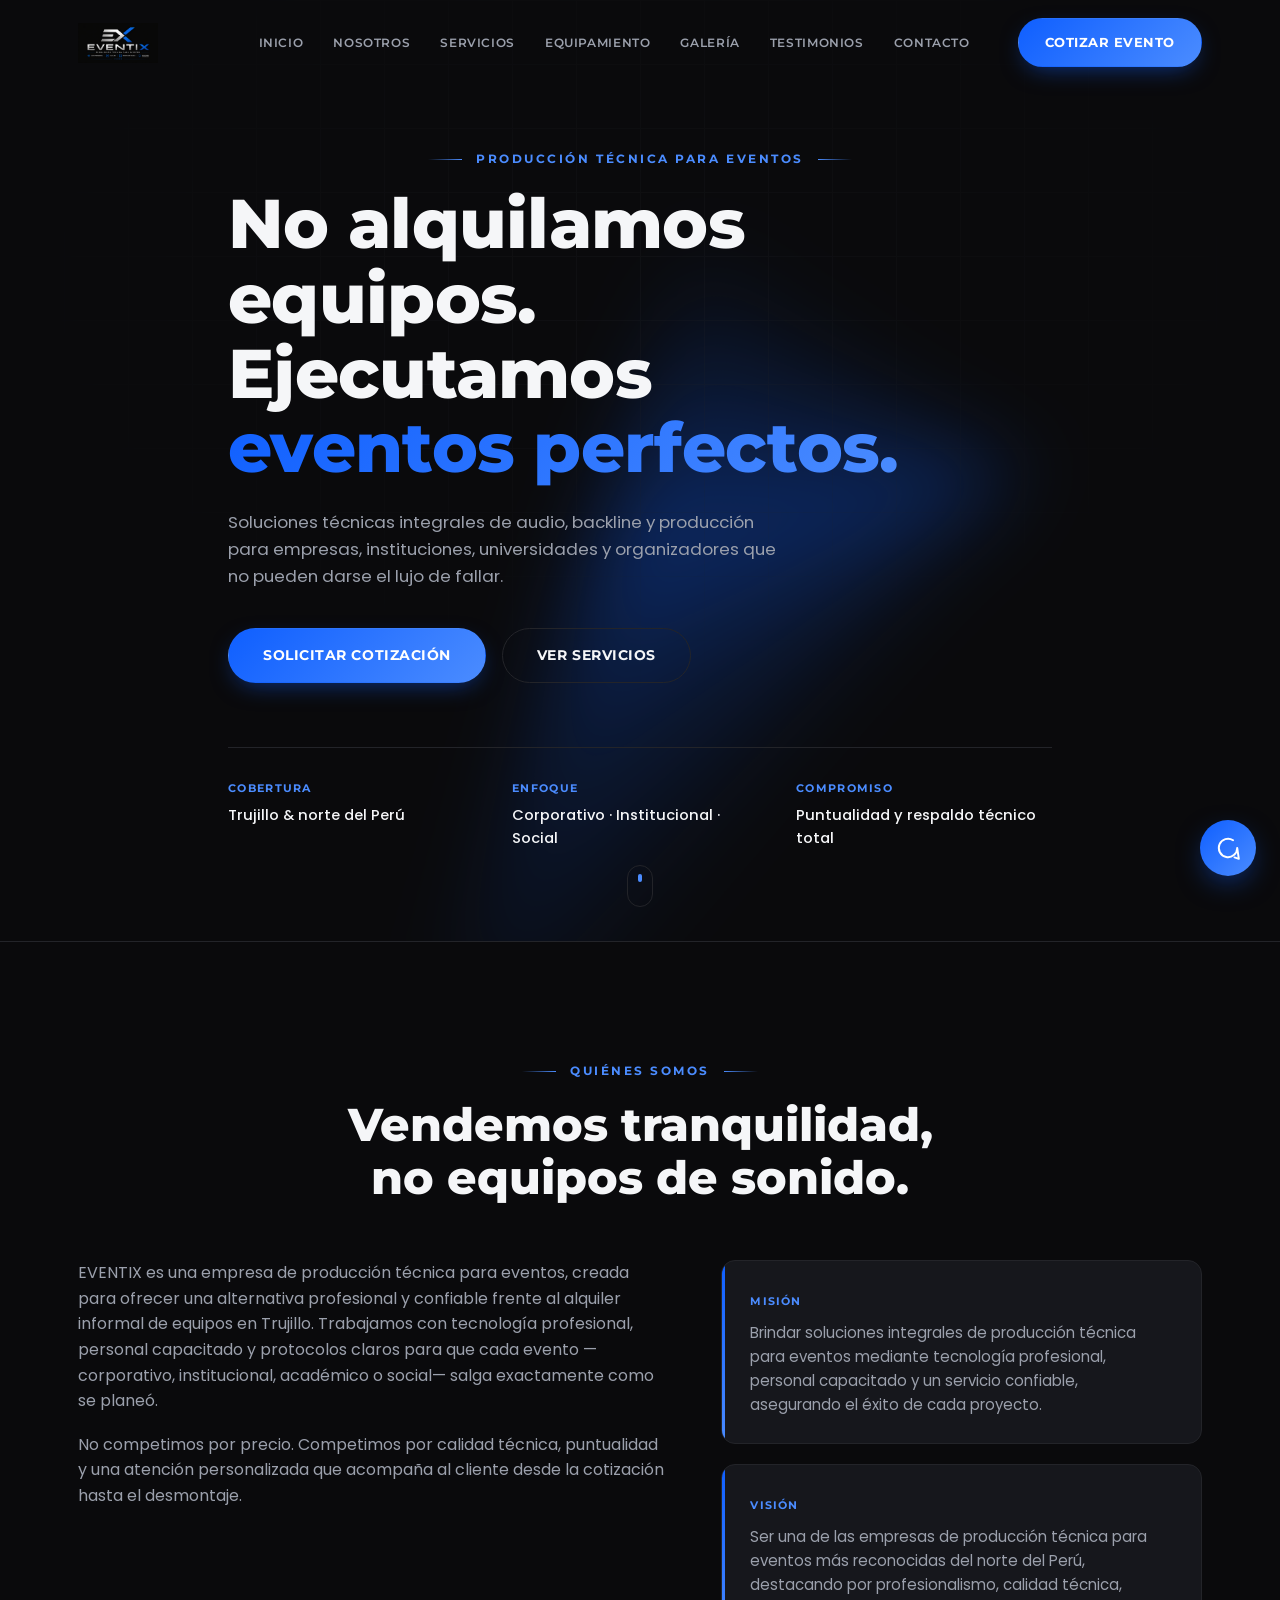
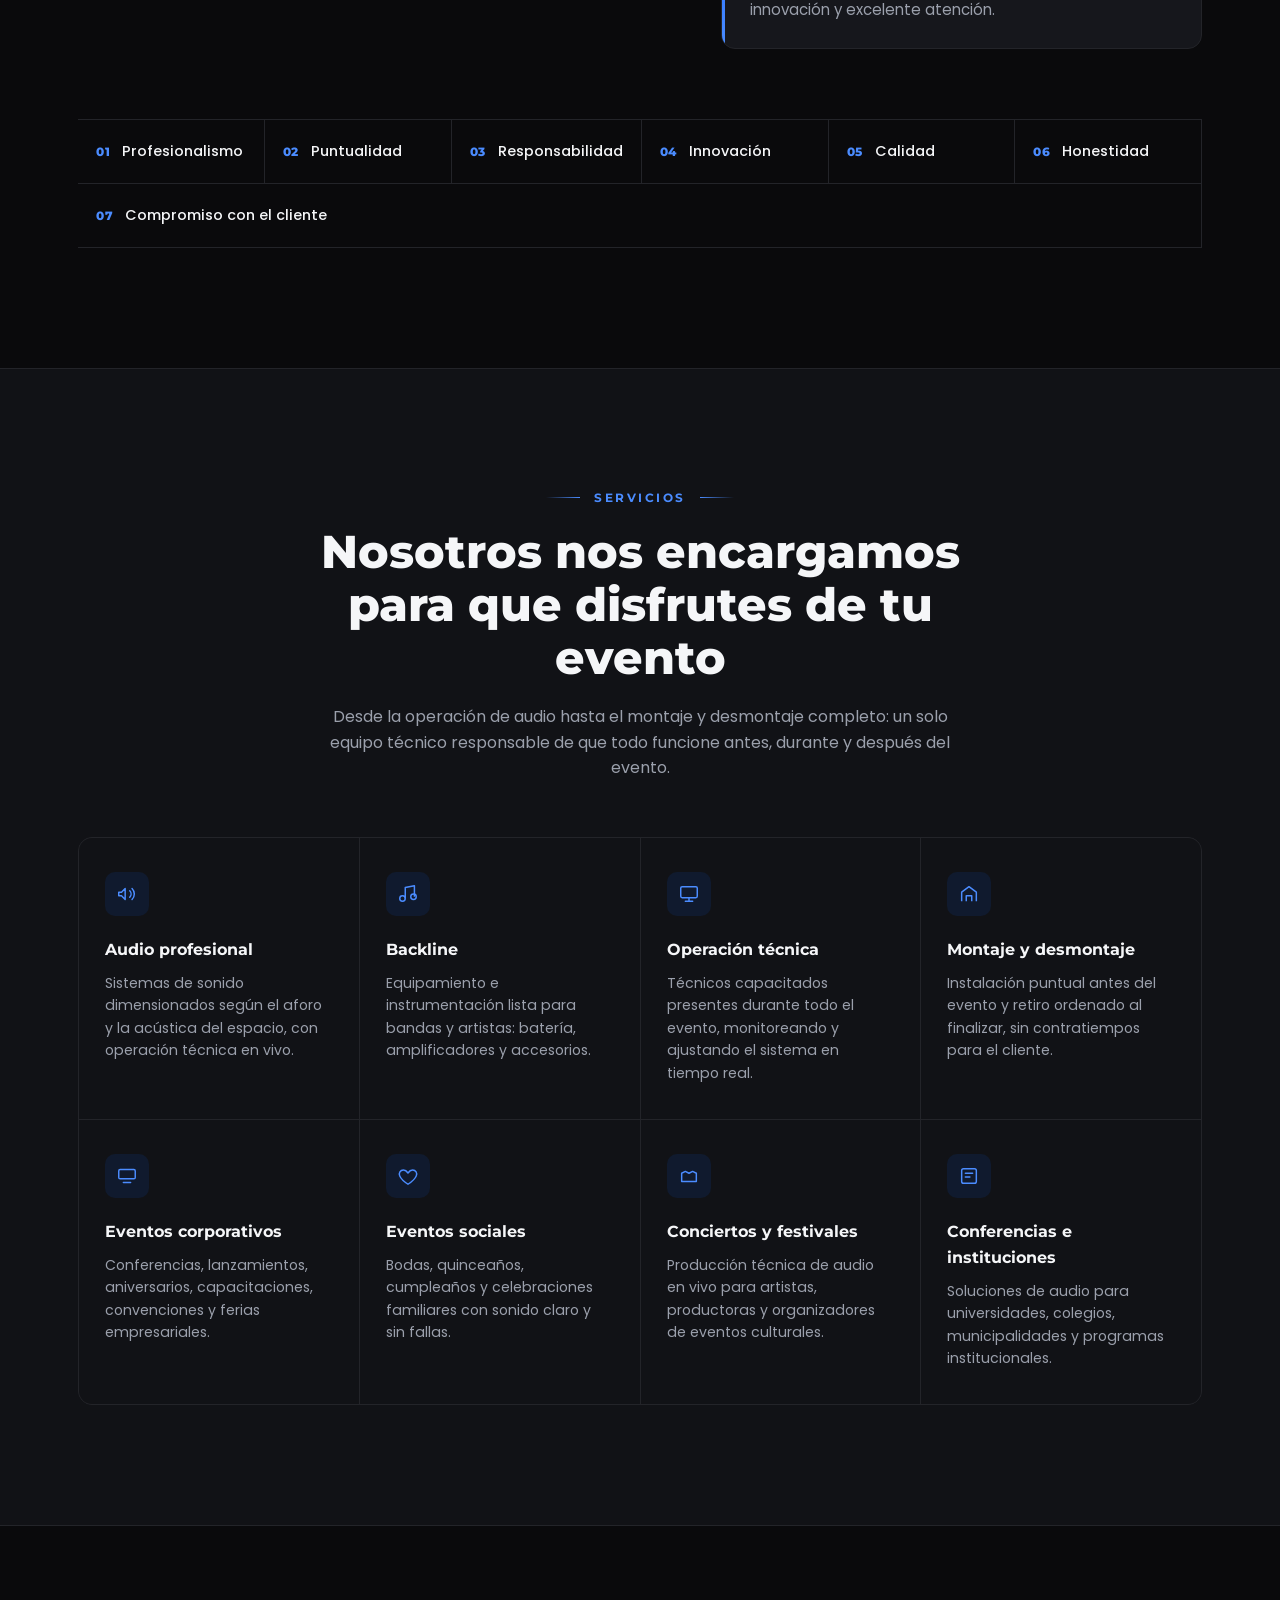
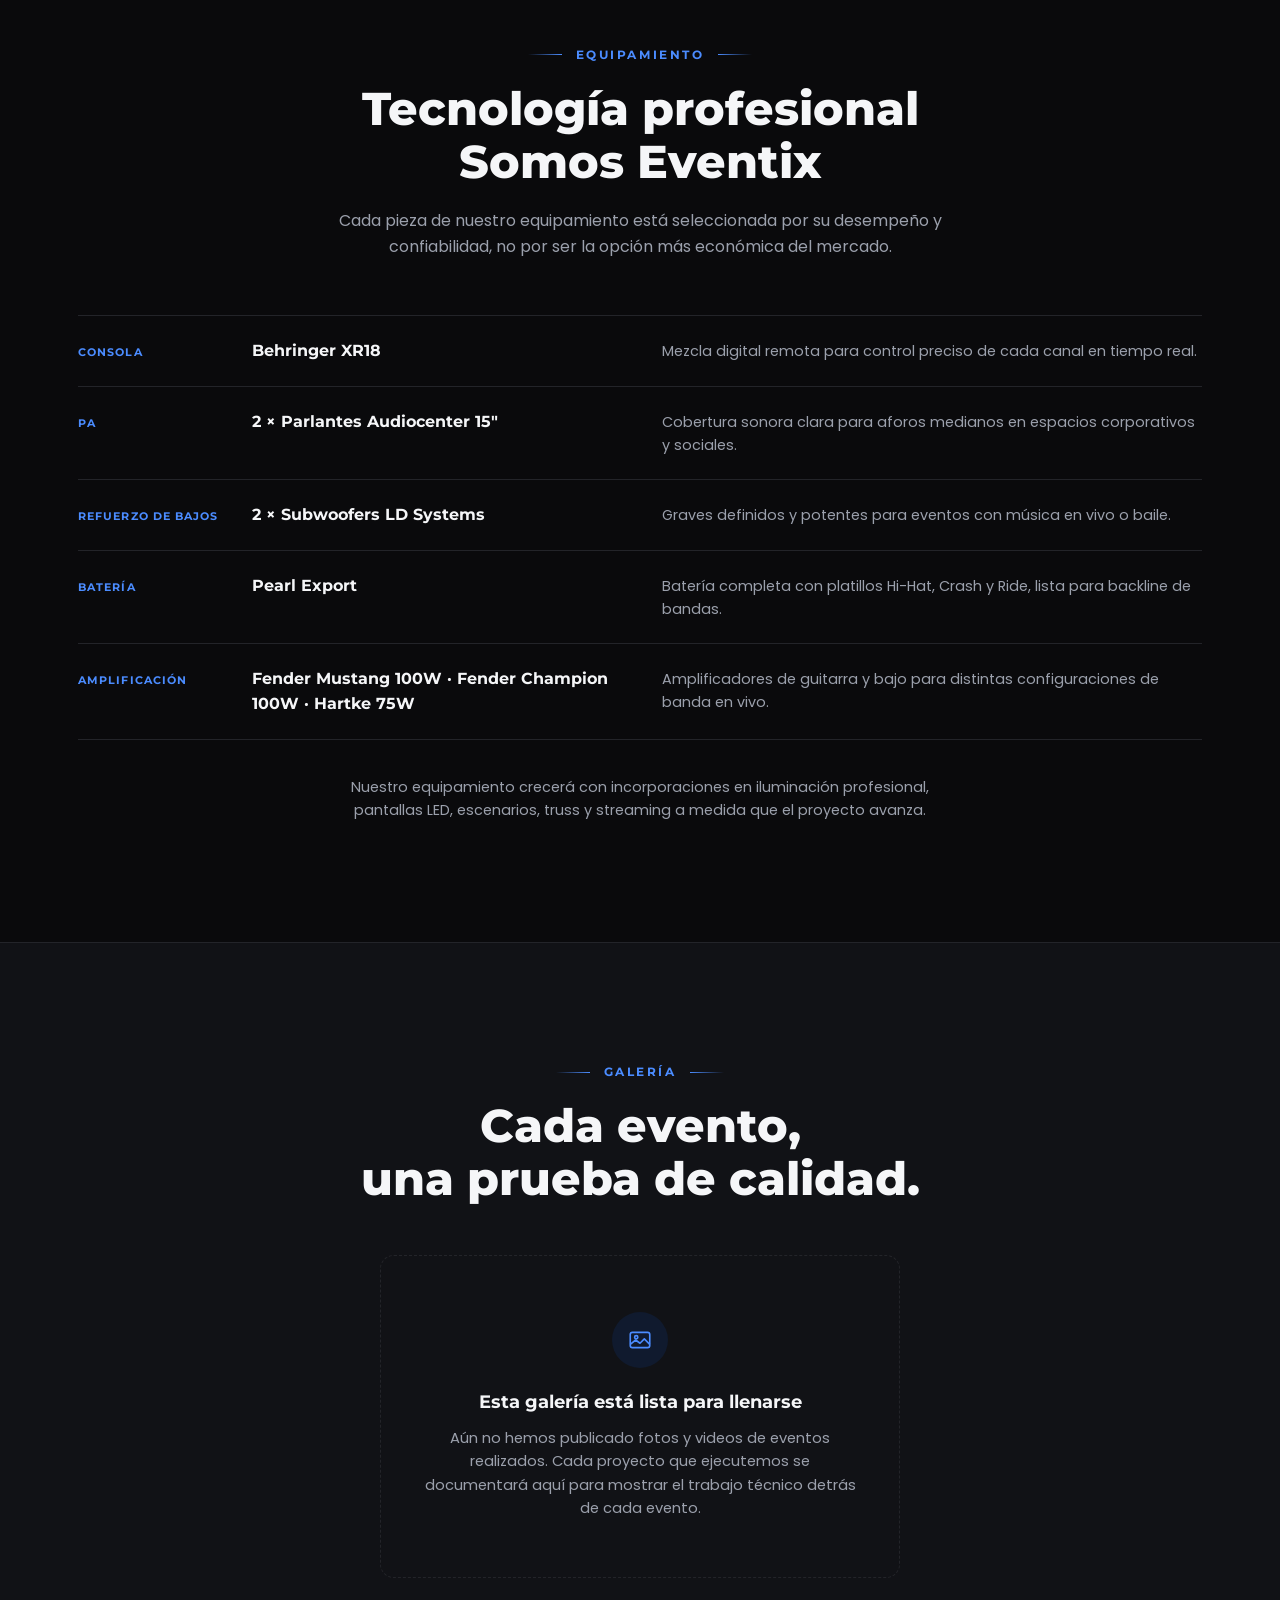
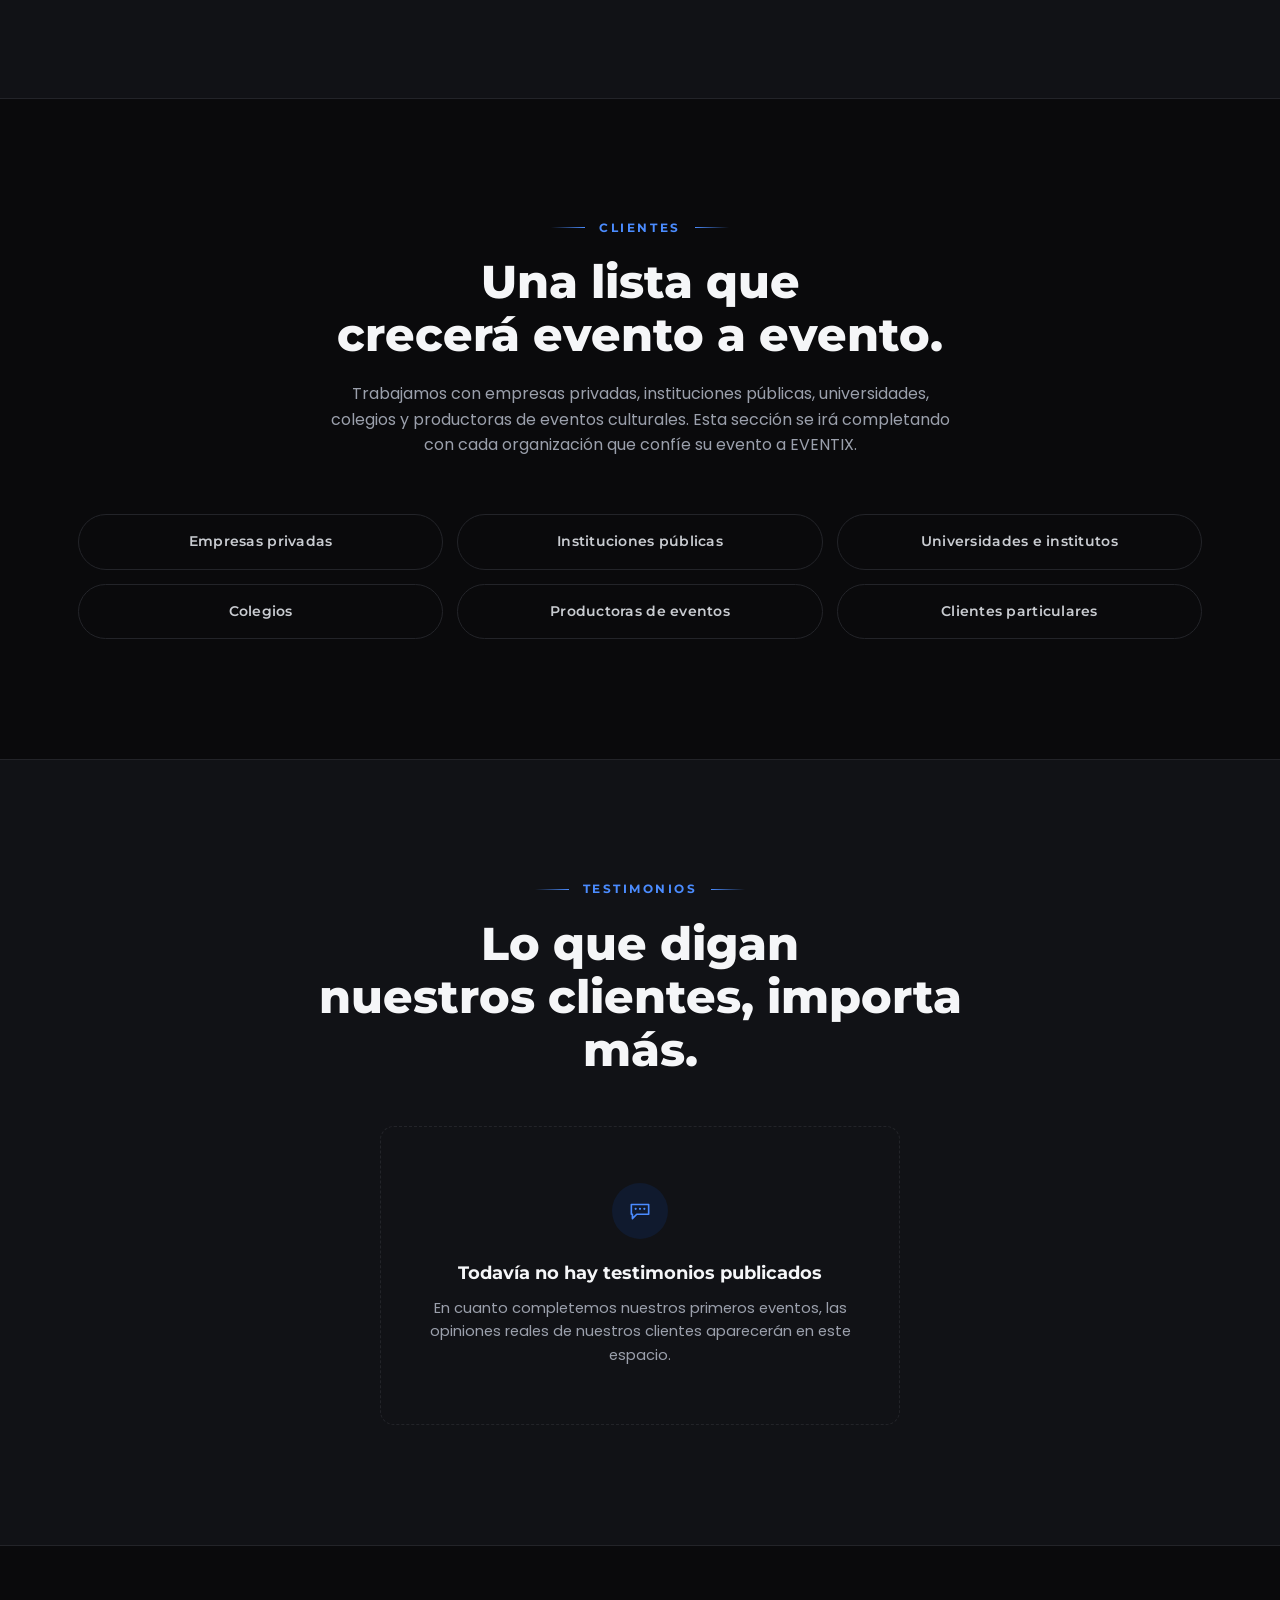
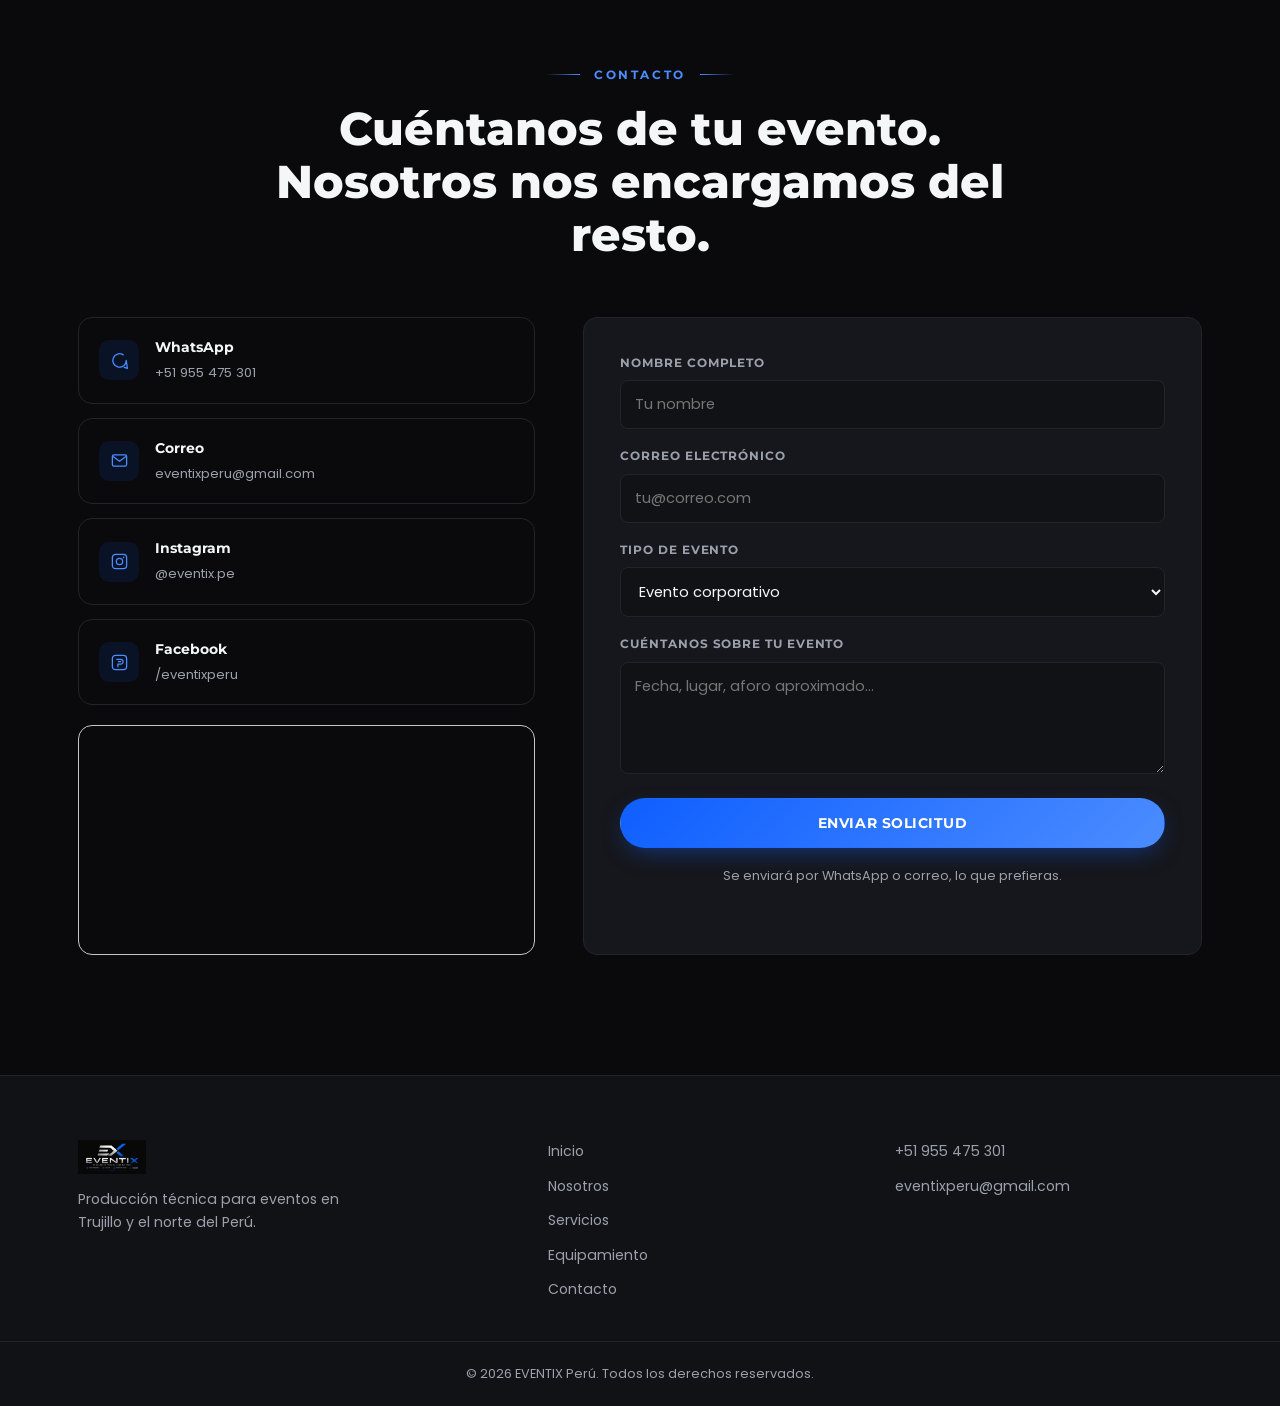
==== eventix/index.html @ ce12f0da "Primer version EVENTIX PERU" ====
<!DOCTYPE html>
<html lang="es">
<head>
<meta charset="UTF-8">
<meta name="viewport" content="width=device-width, initial-scale=1.0">
<title>EVENTIX | Producción Técnica para Eventos — Trujillo, Perú</title>
<meta name="description" content="EVENTIX brinda soluciones técnicas integrales para eventos corporativos, institucionales, académicos y sociales en Trujillo, Perú. Audio profesional, backline y producción técnica.">
<link rel="icon" href="assets/logo.png" type="image/png">
<link rel="preconnect" href="https://fonts.googleapis.com">
<link href="https://fonts.googleapis.com/css2?family=Montserrat:wght@500;600;700;800;900&family=Poppins:wght@300;400;500;600&display=swap" rel="stylesheet">
<link rel="stylesheet" href="css/styles.css">
</head>
<body>

<!-- ===== BARRA DE PROGRESO DE SCROLL ===== -->
<div class="scroll-progress" id="scrollProgress"></div>

<!-- ===== HEADER ===== -->
<header class="header" id="header">
  <div class="header__inner container">
    <a href="#inicio" class="brand">
      <img src="assets/logo.png" alt="EVENTIX — Producción Técnica para Eventos" class="brand__logo">
    </a>

    <nav class="nav" id="nav">
      <a href="#inicio">Inicio</a>
      <a href="#nosotros">Nosotros</a>
      <a href="#servicios">Servicios</a>
      <a href="#equipamiento">Equipamiento</a>
      <a href="#galeria">Galería</a>
      <a href="#testimonios">Testimonios</a>
      <a href="#contacto">Contacto</a>
    </nav>

    <a href="https://wa.me/51955475301?text=Hola%20EVENTIX%2C%20quiero%20solicitar%20una%20cotizaci%C3%B3n%20para%20mi%20evento" target="_blank" rel="noopener" class="btn btn--primary header__cta">
      Cotizar evento
    </a>

    <button class="burger" id="burger" aria-label="Abrir menú" aria-expanded="false">
      <span></span><span></span><span></span>
    </button>
  </div>
</header>

<!-- ===== MENU MOVIL ===== -->
<div class="mobile-menu" id="mobileMenu">
  <a href="#inicio">Inicio</a>
  <a href="#nosotros">Nosotros</a>
  <a href="#servicios">Servicios</a>
  <a href="#equipamiento">Equipamiento</a>
  <a href="#galeria">Galería</a>
  <a href="#testimonios">Testimonios</a>
  <a href="#contacto">Contacto</a>
  <a href="https://wa.me/51955475301" target="_blank" rel="noopener" class="btn btn--primary">Cotizar evento</a>
</div>

<!-- ===== HERO ===== -->
<section class="hero" id="inicio">
  <div class="hero__beam" aria-hidden="true"></div>
  <div class="hero__grid" aria-hidden="true"></div>

  <div class="container hero__inner">
    <p class="eyebrow" data-reveal>
      <span class="eyebrow__line"></span> PRODUCCIÓN TÉCNICA PARA EVENTOS <span class="eyebrow__line"></span>
    </p>

    <h1 class="hero__title" data-reveal>
      No alquilamos equipos.<br>
      Ejecutamos <span class="text-blue">eventos&nbsp;perfectos.</span>
    </h1>

    <p class="hero__subtitle" data-reveal>
      Soluciones técnicas integrales de audio, backline y producción para empresas,
      instituciones, universidades y organizadores que no pueden darse el lujo de fallar.
    </p>

    <div class="hero__actions" data-reveal>
      <a href="https://wa.me/51955475301?text=Hola%20EVENTIX%2C%20quiero%20solicitar%20una%20cotizaci%C3%B3n%20para%20mi%20evento" target="_blank" rel="noopener" class="btn btn--primary btn--lg">
        Solicitar cotización
      </a>
      <a href="#servicios" class="btn btn--ghost btn--lg">
        Ver servicios
      </a>
    </div>

    <div class="hero__stats" data-reveal>
      <div class="stat">
        <span class="stat__label">Cobertura</span>
        <span class="stat__value">Trujillo &amp; norte del Perú</span>
      </div>
      <div class="stat">
        <span class="stat__label">Enfoque</span>
        <span class="stat__value">Corporativo · Institucional · Social</span>
      </div>
      <div class="stat">
        <span class="stat__label">Compromiso</span>
        <span class="stat__value">Puntualidad y respaldo técnico total</span>
      </div>
    </div>
  </div>

  <a href="#nosotros" class="scroll-cue" aria-label="Bajar a la siguiente sección">
    <span></span>
  </a>
</section>

<!-- ===== NOSOTROS ===== -->
<section class="section" id="nosotros">
  <div class="container">
    <p class="eyebrow"><span class="eyebrow__line"></span> QUIÉNES SOMOS <span class="eyebrow__line"></span></p>
    <h2 class="section__title" data-reveal>Vendemos tranquilidad,<br>no equipos de sonido.</h2>

    <div class="about">
      <div class="about__text" data-reveal>
        <p>
          EVENTIX es una empresa de producción técnica para eventos, creada para ofrecer
          una alternativa profesional y confiable frente al alquiler informal de equipos en Trujillo.
          Trabajamos con tecnología profesional, personal capacitado y protocolos claros para que
          cada evento —corporativo, institucional, académico o social— salga exactamente como se planeó.
        </p>
        <p>
          No competimos por precio. Competimos por calidad técnica, puntualidad y una atención
          personalizada que acompaña al cliente desde la cotización hasta el desmontaje.
        </p>
      </div>

      <div class="about__cards" data-reveal>
        <div class="mv-card">
          <span class="mv-card__tag">Misión</span>
          <p>Brindar soluciones integrales de producción técnica para eventos mediante tecnología
          profesional, personal capacitado y un servicio confiable, asegurando el éxito de cada proyecto.</p>
        </div>
        <div class="mv-card">
          <span class="mv-card__tag">Visión</span>
          <p>Ser una de las empresas de producción técnica para eventos más reconocidas del norte
          del Perú, destacando por profesionalismo, calidad técnica, innovación y excelente atención.</p>
        </div>
      </div>
    </div>

    <div class="values" data-reveal>
      <div class="value"><span class="value__num">01</span><span>Profesionalismo</span></div>
      <div class="value"><span class="value__num">02</span><span>Puntualidad</span></div>
      <div class="value"><span class="value__num">03</span><span>Responsabilidad</span></div>
      <div class="value"><span class="value__num">04</span><span>Innovación</span></div>
      <div class="value"><span class="value__num">05</span><span>Calidad</span></div>
      <div class="value"><span class="value__num">06</span><span>Honestidad</span></div>
      <div class="value"><span class="value__num">07</span><span>Compromiso con el cliente</span></div>
    </div>
  </div>
</section>

<!-- ===== SERVICIOS ===== -->
<section class="section section--alt" id="servicios">
  <div class="container">
    <p class="eyebrow"><span class="eyebrow__line"></span> SERVICIOS <span class="eyebrow__line"></span></p>
    <h2 class="section__title" data-reveal>Nosotros nos encargamos <br>para que disfrutes de tu evento</h2>
    <p class="section__lead" data-reveal>
      Desde la operación de audio hasta el montaje y desmontaje completo: un solo equipo técnico
      responsable de que todo funcione antes, durante y después del evento.
    </p>

    <div class="services" data-reveal>
      <div class="service-card">
        <div class="service-card__icon">
          <svg viewBox="0 0 24 24" fill="none"><path d="M3 10v4h3l4 4V6l-4 4H3z" stroke="currentColor" stroke-width="1.6" stroke-linejoin="round"/><path d="M15 8.5a5 5 0 0 1 0 7" stroke="currentColor" stroke-width="1.6" stroke-linecap="round"/><path d="M17.5 6a8.5 8.5 0 0 1 0 12" stroke="currentColor" stroke-width="1.6" stroke-linecap="round"/></svg>
        </div>
        <h3>Audio profesional</h3>
        <p>Sistemas de sonido dimensionados según el aforo y la acústica del espacio, con operación técnica en vivo.</p>
      </div>

      <div class="service-card">
        <div class="service-card__icon">
          <svg viewBox="0 0 24 24" fill="none"><circle cx="6" cy="17" r="3" stroke="currentColor" stroke-width="1.6"/><circle cx="18" cy="15" r="3" stroke="currentColor" stroke-width="1.6"/><path d="M9 17V5l10-2v12" stroke="currentColor" stroke-width="1.6" stroke-linejoin="round"/></svg>
        </div>
        <h3>Backline</h3>
        <p>Equipamiento e instrumentación lista para bandas y artistas: batería, amplificadores y accesorios.</p>
      </div>

      <div class="service-card">
        <div class="service-card__icon">
          <svg viewBox="0 0 24 24" fill="none"><rect x="3" y="4" width="18" height="12" rx="1.5" stroke="currentColor" stroke-width="1.6"/><path d="M8 20h8M12 16v4" stroke="currentColor" stroke-width="1.6" stroke-linecap="round"/></svg>
        </div>
        <h3>Operación técnica</h3>
        <p>Técnicos capacitados presentes durante todo el evento, monitoreando y ajustando el sistema en tiempo real.</p>
      </div>

      <div class="service-card">
        <div class="service-card__icon">
          <svg viewBox="0 0 24 24" fill="none"><path d="M4 20V10l8-6 8 6v10" stroke="currentColor" stroke-width="1.6" stroke-linejoin="round"/><path d="M9 20v-6h6v6" stroke="currentColor" stroke-width="1.6" stroke-linejoin="round"/></svg>
        </div>
        <h3>Montaje y desmontaje</h3>
        <p>Instalación puntual antes del evento y retiro ordenado al finalizar, sin contratiempos para el cliente.</p>
      </div>

      <div class="service-card">
        <div class="service-card__icon">
          <svg viewBox="0 0 24 24" fill="none"><rect x="3" y="5" width="18" height="10" rx="1.5" stroke="currentColor" stroke-width="1.6"/><path d="M8 19h8" stroke="currentColor" stroke-width="1.6" stroke-linecap="round"/></svg>
        </div>
        <h3>Eventos corporativos</h3>
        <p>Conferencias, lanzamientos, aniversarios, capacitaciones, convenciones y ferias empresariales.</p>
      </div>

      <div class="service-card">
        <div class="service-card__icon">
          <svg viewBox="0 0 24 24" fill="none"><path d="M12 21s-7-4.6-9-9c-1.4-3 .5-6.5 4-6.5 2 0 3.6 1.2 5 3.2C13.4 6.7 15 5.5 17 5.5c3.5 0 5.4 3.5 4 6.5-2 4.4-9 9-9 9z" stroke="currentColor" stroke-width="1.6" stroke-linejoin="round"/></svg>
        </div>
        <h3>Eventos sociales</h3>
        <p>Bodas, quinceaños, cumpleaños y celebraciones familiares con sonido claro y sin fallas.</p>
      </div>

      <div class="service-card">
        <div class="service-card__icon">
          <svg viewBox="0 0 24 24" fill="none"><path d="M4 18V9l4-2 4 2 4-2 4 2v9" stroke="currentColor" stroke-width="1.6" stroke-linejoin="round"/><path d="M4 18h16" stroke="currentColor" stroke-width="1.6" stroke-linecap="round"/></svg>
        </div>
        <h3>Conciertos y festivales</h3>
        <p>Producción técnica de audio en vivo para artistas, productoras y organizadores de eventos culturales.</p>
      </div>

      <div class="service-card">
        <div class="service-card__icon">
          <svg viewBox="0 0 24 24" fill="none"><rect x="4" y="4" width="16" height="16" rx="2" stroke="currentColor" stroke-width="1.6"/><path d="M8 9h8M8 13h5" stroke="currentColor" stroke-width="1.6" stroke-linecap="round"/></svg>
        </div>
        <h3>Conferencias e instituciones</h3>
        <p>Soluciones de audio para universidades, colegios, municipalidades y programas institucionales.</p>
      </div>
    </div>
  </div>
</section>

<!-- ===== EQUIPAMIENTO ===== -->
<section class="section" id="equipamiento">
  <div class="container">
    <p class="eyebrow"><span class="eyebrow__line"></span> EQUIPAMIENTO <span class="eyebrow__line"></span></p>
    <h2 class="section__title" data-reveal>Tecnología profesional<br>Somos Eventix</h2>
    <p class="section__lead" data-reveal>
      Cada pieza de nuestro equipamiento está seleccionada por su desempeño y confiabilidad,
      no por ser la opción más económica del mercado.
    </p>

    <div class="gear" data-reveal>
      <div class="gear__row">
        <span class="gear__cat">Consola</span>
        <span class="gear__name">Behringer XR18</span>
        <span class="gear__desc">Mezcla digital remota para control preciso de cada canal en tiempo real.</span>
      </div>
      <div class="gear__row">
        <span class="gear__cat">PA</span>
        <span class="gear__name">2 × Parlantes Audiocenter 15″</span>
        <span class="gear__desc">Cobertura sonora clara para aforos medianos en espacios corporativos y sociales.</span>
      </div>
      <div class="gear__row">
        <span class="gear__cat">Refuerzo de bajos</span>
        <span class="gear__name">2 × Subwoofers LD Systems</span>
        <span class="gear__desc">Graves definidos y potentes para eventos con música en vivo o baile.</span>
      </div>
      <div class="gear__row">
        <span class="gear__cat">Batería</span>
        <span class="gear__name">Pearl Export</span>
        <span class="gear__desc">Batería completa con platillos Hi-Hat, Crash y Ride, lista para backline de bandas.</span>
      </div>
      <div class="gear__row">
        <span class="gear__cat">Amplificación</span>
        <span class="gear__name">Fender Mustang 100W · Fender Champion 100W · Hartke 75W</span>
        <span class="gear__desc">Amplificadores de guitarra y bajo para distintas configuraciones de banda en vivo.</span>
      </div>
    </div>

    <p class="gear__note" data-reveal>
      Nuestro equipamiento crecerá con incorporaciones en iluminación profesional, pantallas LED,
      escenarios, truss y streaming a medida que el proyecto avanza.
    </p>
  </div>
</section>

<!-- ===== GALERIA ===== -->
<section class="section section--alt" id="galeria">
  <div class="container">
    <p class="eyebrow"><span class="eyebrow__line"></span> GALERÍA <span class="eyebrow__line"></span></p>
    <h2 class="section__title" data-reveal>Cada evento,<br>una prueba de calidad.</h2>

    <div class="gallery-empty" data-reveal>
      <div class="gallery-empty__icon">
        <svg viewBox="0 0 24 24" fill="none"><rect x="3" y="5" width="18" height="14" rx="2" stroke="currentColor" stroke-width="1.5"/><circle cx="8.5" cy="9.5" r="1.5" stroke="currentColor" stroke-width="1.5"/><path d="M3 16l5-4 4 3 4-4 5 5" stroke="currentColor" stroke-width="1.5" stroke-linejoin="round"/></svg>
      </div>
      <h3>Esta galería está lista para llenarse</h3>
      <p>Aún no hemos publicado fotos y videos de eventos realizados. Cada proyecto que ejecutemos
      se documentará aquí para mostrar el trabajo técnico detrás de cada evento.</p>
    </div>
  </div>
</section>

<!-- ===== CLIENTES ===== -->
<section class="section" id="clientes">
  <div class="container">
    <p class="eyebrow"><span class="eyebrow__line"></span> CLIENTES <span class="eyebrow__line"></span></p>
    <h2 class="section__title" data-reveal>Una lista que<br>crecerá evento a evento.</h2>
    <p class="section__lead" data-reveal>
      Trabajamos con empresas privadas, instituciones públicas, universidades, colegios y
      productoras de eventos culturales. Esta sección se irá completando con cada organización
      que confíe su evento a EVENTIX.
    </p>

    <div class="client-types" data-reveal>
      <div class="client-type">Empresas privadas</div>
      <div class="client-type">Instituciones públicas</div>
      <div class="client-type">Universidades e institutos</div>
      <div class="client-type">Colegios</div>
      <div class="client-type">Productoras de eventos</div>
      <div class="client-type">Clientes particulares</div>
    </div>
  </div>
</section>

<!-- ===== TESTIMONIOS ===== -->
<section class="section section--alt" id="testimonios">
  <div class="container">
    <p class="eyebrow"><span class="eyebrow__line"></span> TESTIMONIOS <span class="eyebrow__line"></span></p>
    <h2 class="section__title" data-reveal>Lo que digan<br>nuestros clientes, importa más.</h2>

    <div class="gallery-empty" data-reveal>
      <div class="gallery-empty__icon">
        <svg viewBox="0 0 24 24" fill="none"><path d="M8 10h.01M12 10h.01M16 10h.01" stroke="currentColor" stroke-width="2" stroke-linecap="round"/><path d="M4 6h16v9H9l-4 4v-4H4V6z" stroke="currentColor" stroke-width="1.5" stroke-linejoin="round"/></svg>
      </div>
      <h3>Todavía no hay testimonios publicados</h3>
      <p>En cuanto completemos nuestros primeros eventos, las opiniones reales de nuestros
      clientes aparecerán en este espacio.</p>
    </div>
  </div>
</section>

<!-- ===== CONTACTO ===== -->
<section class="section contact" id="contacto">
  <div class="container">
    <p class="eyebrow"><span class="eyebrow__line"></span> CONTACTO <span class="eyebrow__line"></span></p>
    <h2 class="section__title" data-reveal>Cuéntanos de tu evento.<br>Nosotros nos encargamos del resto.</h2>

    <div class="contact__grid" data-reveal>
      <div class="contact__info">
        <a class="contact__item" href="https://wa.me/51955475301?text=Hola%20EVENTIX%2C%20quiero%20solicitar%20una%20cotizaci%C3%B3n%20para%20mi%20evento" target="_blank" rel="noopener">
          <span class="contact__icon">
            <svg viewBox="0 0 24 24" fill="none"><path d="M20.5 12a8.5 8.5 0 1 1-3.8-7.1M20.5 12 22 22l-4-1.3" stroke="currentColor" stroke-width="1.6" stroke-linejoin="round" stroke-linecap="round"/></svg>
          </span>
          <span>
            <strong>WhatsApp</strong>
            <small>+51 955 475 301</small>
          </span>
        </a>

        <a class="contact__item" href="mailto:eventixperu@gmail.com">
          <span class="contact__icon">
            <svg viewBox="0 0 24 24" fill="none"><rect x="3" y="5" width="18" height="14" rx="2" stroke="currentColor" stroke-width="1.6"/><path d="M4 7l8 6 8-6" stroke="currentColor" stroke-width="1.6" stroke-linejoin="round"/></svg>
          </span>
          <span>
            <strong>Correo</strong>
            <small>eventixperu@gmail.com</small>
          </span>
        </a>

        <a class="contact__item" href="#" target="_blank" rel="noopener">
          <span class="contact__icon">
            <svg viewBox="0 0 24 24" fill="none"><rect x="3" y="3" width="18" height="18" rx="4" stroke="currentColor" stroke-width="1.6"/><circle cx="12" cy="12" r="4" stroke="currentColor" stroke-width="1.6"/><circle cx="17.2" cy="6.8" r="1" fill="currentColor"/></svg>
          </span>
          <span>
            <strong>Instagram</strong>
            <small>@eventix.pe</small>
          </span>
        </a>

        <a class="contact__item" href="#" target="_blank" rel="noopener">
          <span class="contact__icon">
            <svg viewBox="0 0 24 24" fill="none"><rect x="3" y="3" width="18" height="18" rx="4" stroke="currentColor" stroke-width="1.6"/><path d="M8 8h5.5a3 3 0 1 1 0 6H10v4M10 11h4" stroke="currentColor" stroke-width="1.6" stroke-linejoin="round"/></svg>
          </span>
          <span>
            <strong>Facebook</strong>
            <small>/eventixperu</small>
          </span>
        </a>

        <div class="contact__map">
          <iframe
            src="https://www.google.com/maps?q=Trujillo,Peru&output=embed"
            width="100%" height="220" style="border:0" loading="lazy"
            referrerpolicy="no-referrer-when-downgrade" title="Ubicación EVENTIX en Trujillo, Perú">
          </iframe>
        </div>
      </div>

      <form class="contact__form" id="contactForm">
        <div class="form-row">
          <label for="nombre">Nombre completo</label>
          <input type="text" id="nombre" name="nombre" required placeholder="Tu nombre">
        </div>
        <div class="form-row">
          <label for="email">Correo electrónico</label>
          <input type="email" id="email" name="email" required placeholder="tu@correo.com">
        </div>
        <div class="form-row">
          <label for="tipo">Tipo de evento</label>
          <select id="tipo" name="tipo">
            <option>Evento corporativo</option>
            <option>Evento institucional / académico</option>
            <option>Concierto o evento cultural</option>
            <option>Evento social (boda, cumpleaños, etc.)</option>
            <option>Otro</option>
          </select>
        </div>
        <div class="form-row">
          <label for="mensaje">Cuéntanos sobre tu evento</label>
          <textarea id="mensaje" name="mensaje" rows="4" required placeholder="Fecha, lugar, aforo aproximado…"></textarea>
        </div>
        <button type="submit" class="btn btn--primary btn--lg form-submit">Enviar solicitud</button>
        <p class="form-note" id="formNote">Se enviará por WhatsApp o correo, lo que prefieras.</p>
      </form>
    </div>
  </div>
</section>

<!-- ===== FOOTER ===== -->
<footer class="footer">
  <div class="container footer__inner">
    <div class="footer__brand">
      <img src="assets/logo.png" alt="EVENTIX" class="footer__logo">
      <p>Producción técnica para eventos en Trujillo y el norte del Perú.</p>
    </div>

    <div class="footer__links">
      <a href="#inicio">Inicio</a>
      <a href="#nosotros">Nosotros</a>
      <a href="#servicios">Servicios</a>
      <a href="#equipamiento">Equipamiento</a>
      <a href="#contacto">Contacto</a>
    </div>

    <div class="footer__contact">
      <a href="https://wa.me/51955475301" target="_blank" rel="noopener">+51 955 475 301</a>
      <a href="mailto:eventixperu@gmail.com">eventixperu@gmail.com</a>
    </div>
  </div>
  <div class="footer__bottom">
    <span>© <span id="year"></span> EVENTIX Perú. Todos los derechos reservados.</span>
  </div>
</footer>

<a href="https://wa.me/51955475301?text=Hola%20EVENTIX%2C%20quiero%20solicitar%20una%20cotizaci%C3%B3n%20para%20mi%20evento" target="_blank" rel="noopener" class="whatsapp-float" aria-label="Escribir por WhatsApp">
  <svg viewBox="0 0 24 24" fill="none"><path d="M20.5 12a8.5 8.5 0 1 1-3.8-7.1M20.5 12 22 22l-4-1.3" stroke="currentColor" stroke-width="1.8" stroke-linejoin="round" stroke-linecap="round"/></svg>
</a>

<script src="js/script.js"></script>
</body>
</html>
---- eventix/css/styles.css ----
/* ==========================================================================
   EVENTIX — Producción Técnica para Eventos
   Tokens: negro mate #0A0A0C · blanco #F5F6F8 · azul eléctrico #0F5FFF
   Tipografía: Montserrat (display) + Poppins (cuerpo)
   ========================================================================== */

:root{
  --black:        #0A0A0C;
  --black-2:      #111216;
  --black-soft:   #16171c;
  --line:         #232429;
  --white:        #F5F6F8;
  --muted:        #9BA0AC;
  --blue:         #0F5FFF;
  --blue-2:       #4B8CFF;
  --silver:       #C9CCD1;

  --grad-blue: linear-gradient(135deg, var(--blue) 0%, var(--blue-2) 100%);
  --grad-metal: linear-gradient(180deg, #fff 0%, #c9ccd1 45%, #8b8f99 100%);

  --font-display: 'Montserrat', sans-serif;
  --font-body: 'Poppins', sans-serif;

  --container: 1180px;
  --radius: 14px;
  --ease: cubic-bezier(.16,.84,.44,1);
}

*{ margin:0; padding:0; box-sizing:border-box; }

html{ scroll-behavior:smooth; }

body{
  background:var(--black);
  color:var(--white);
  font-family:var(--font-body);
  font-weight:400;
  line-height:1.6;
  -webkit-font-smoothing:antialiased;
  overflow-x:hidden;
}

img{ max-width:100%; display:block; }

a{ color:inherit; text-decoration:none; }

::selection{ background:var(--blue); color:#fff; }

:focus-visible{
  outline:2px solid var(--blue-2);
  outline-offset:3px;
  border-radius:4px;
}

.container{
  width:100%;
  max-width:var(--container);
  margin:0 auto;
  padding:0 28px;
}

@media (prefers-reduced-motion: reduce){
  *{ animation-duration:.001ms !important; transition-duration:.001ms !important; scroll-behavior:auto !important; }
}

/* ============ SCROLL PROGRESS ============ */
.scroll-progress{
  position:fixed; top:0; left:0; height:3px; width:0%;
  background:var(--grad-blue);
  z-index:1000;
  transition:width .1s linear;
}

/* ============ BOTONES ============ */
.btn{
  display:inline-flex; align-items:center; justify-content:center;
  gap:8px;
  font-family:var(--font-display);
  font-weight:700;
  font-size:.82rem;
  letter-spacing:.04em;
  text-transform:uppercase;
  padding:13px 26px;
  border-radius:999px;
  border:1.5px solid transparent;
  cursor:pointer;
  transition:transform .25s var(--ease), box-shadow .25s var(--ease), background .25s var(--ease), color .25s var(--ease);
  white-space:nowrap;
}
.btn--primary{
  background:var(--grad-blue);
  color:#fff;
  box-shadow:0 8px 24px -8px rgba(15,95,255,.55);
}
.btn--primary:hover{ transform:translateY(-2px); box-shadow:0 14px 30px -8px rgba(15,95,255,.7); }
.btn--ghost{
  background:transparent;
  border-color:var(--line);
  color:var(--white);
}
.btn--ghost:hover{ border-color:var(--blue-2); color:var(--blue-2); transform:translateY(-2px); }
.btn--lg{ padding:16px 34px; font-size:.85rem; }

/* ============ HEADER ============ */
.header{
  position:fixed; top:0; left:0; right:0;
  z-index:900;
  padding:18px 0;
  background:transparent;
  transition:background .35s var(--ease), padding .35s var(--ease), border-color .35s var(--ease);
  border-bottom:1px solid transparent;
}
.header.is-scrolled{
  background:rgba(10,10,12,.82);
  backdrop-filter:blur(14px);
  padding:12px 0;
  border-color:var(--line);
}
.header__inner{
  display:flex; align-items:center; justify-content:space-between; gap:24px;
}
.brand__logo{ height:40px; width:auto; }

.nav{ display:flex; align-items:center; gap:30px; margin-left:auto; margin-right:24px; }
.nav a{
  font-family:var(--font-display);
  font-size:.78rem;
  font-weight:600;
  letter-spacing:.05em;
  text-transform:uppercase;
  color:var(--muted);
  position:relative;
  padding:6px 0;
  transition:color .2s;
}
.nav a::after{
  content:''; position:absolute; left:0; bottom:0; height:2px; width:0;
  background:var(--grad-blue); transition:width .25s var(--ease);
}
.nav a:hover{ color:var(--white); }
.nav a:hover::after{ width:100%; }

.header__cta{ flex-shrink:0; }

.burger{
  display:none; flex-direction:column; justify-content:center; gap:5px;
  width:40px; height:40px; background:none; border:none; cursor:pointer;
}
.burger span{ display:block; height:2px; width:22px; background:var(--white); transition:transform .3s, opacity .3s; }
.burger.is-open span:nth-child(1){ transform:translateY(7px) rotate(45deg); }
.burger.is-open span:nth-child(2){ opacity:0; }
.burger.is-open span:nth-child(3){ transform:translateY(-7px) rotate(-45deg); }

.mobile-menu{
  position:fixed; inset:0; top:70px; z-index:850;
  background:rgba(10,10,12,.98); backdrop-filter:blur(10px);
  display:flex; flex-direction:column; gap:6px; padding:24px 28px;
  transform:translateY(-12px); opacity:0; visibility:hidden;
  transition:opacity .3s var(--ease), transform .3s var(--ease), visibility .3s;
}
.mobile-menu.is-open{ opacity:1; transform:translateY(0); visibility:visible; }
.mobile-menu a{
  font-family:var(--font-display); font-weight:600; text-transform:uppercase;
  letter-spacing:.04em; font-size:.95rem; color:var(--white);
  padding:14px 4px; border-bottom:1px solid var(--line);
}
.mobile-menu .btn{ margin-top:14px; width:fit-content; }

/* ============ EYEBROW / LABEL PATTERN (firma visual del logo) ============ */
.eyebrow{
  display:flex; align-items:center; justify-content:center; gap:14px;
  font-family:var(--font-display);
  font-size:.72rem;
  font-weight:700;
  letter-spacing:.22em;
  color:var(--blue-2);
  margin-bottom:18px;
}
.eyebrow__line{ height:1px; width:34px; background:linear-gradient(90deg, transparent, var(--blue-2)); }
.eyebrow__line:last-child{ background:linear-gradient(90deg, var(--blue-2), transparent); }

/* ============ HERO ============ */
.hero{
  position:relative;
  min-height:100vh;
  display:flex; align-items:center;
  padding:150px 0 90px;
  overflow:hidden;
}
.hero__grid{
  position:absolute; inset:0;
  background-image:
    linear-gradient(var(--line) 1px, transparent 1px),
    linear-gradient(90deg, var(--line) 1px, transparent 1px);
  background-size:64px 64px;
  opacity:.25;
  mask-image:radial-gradient(ellipse 70% 60% at 50% 30%, black 0%, transparent 75%);
}
.hero__beam{
  position:absolute;
  top:-20%; right:-10%;
  width:60vw; height:140%;
  background:conic-gradient(from 200deg at 50% 50%, transparent 0deg, rgba(15,95,255,.35) 40deg, transparent 90deg);
  filter:blur(40px);
  transform:rotate(18deg);
  pointer-events:none;
}
.hero__inner{ position:relative; z-index:2; max-width:880px; }

.hero__title{
  font-family:var(--font-display);
  font-weight:800;
  font-size:clamp(2.4rem, 5.4vw, 4.4rem);
  line-height:1.08;
  letter-spacing:-.01em;
  margin-bottom:24px;
}
.text-blue{
  background:var(--grad-blue);
  -webkit-background-clip:text; background-clip:text; color:transparent;
}

.hero__subtitle{
  font-size:1.05rem;
  color:var(--muted);
  max-width:560px;
  margin-bottom:38px;
}

.hero__actions{ display:flex; gap:16px; flex-wrap:wrap; margin-bottom:64px; }

.hero__stats{
  display:grid; grid-template-columns:repeat(3, 1fr);
  gap:28px;
  padding-top:32px;
  border-top:1px solid var(--line);
}
.stat{ display:flex; flex-direction:column; gap:6px; }
.stat__label{
  font-family:var(--font-display); font-size:.68rem; font-weight:700;
  letter-spacing:.12em; text-transform:uppercase; color:var(--blue-2);
}
.stat__value{ font-size:.92rem; color:var(--white); font-weight:500; }

.scroll-cue{
  position:absolute; bottom:34px; left:50%; transform:translateX(-50%);
  width:26px; height:42px; border:1.5px solid var(--line); border-radius:20px;
  display:flex; justify-content:center; padding-top:8px;
}
.scroll-cue span{
  width:4px; height:8px; border-radius:2px; background:var(--blue-2);
  animation:cueMove 1.8s ease-in-out infinite;
}
@keyframes cueMove{ 0%,100%{ transform:translateY(0); opacity:1;} 50%{ transform:translateY(10px); opacity:.3;} }

/* ============ SECCIONES GENERALES ============ */
.section{
  position:relative;
  padding:120px 0;
  border-top:1px solid var(--line);
}
.section--alt{ background:var(--black-2); }

.section__title{
  font-family:var(--font-display);
  font-weight:800;
  font-size:clamp(1.9rem, 3.6vw, 2.9rem);
  line-height:1.15;
  text-align:center;
  max-width:760px;
  margin:0 auto 20px;
}
.section__lead{
  text-align:center;
  max-width:620px;
  margin:0 auto 56px;
  color:var(--muted);
  font-size:1rem;
}

/* ============ NOSOTROS ============ */
.about{
  display:grid; grid-template-columns:1.1fr .9fr; gap:56px;
  margin-top:56px; align-items:start;
}
.about__text p{ color:var(--muted); margin-bottom:18px; font-size:1rem; }
.about__cards{ display:flex; flex-direction:column; gap:20px; }
.mv-card{
  background:var(--black-soft);
  border:1px solid var(--line);
  border-radius:var(--radius);
  padding:26px 28px;
  position:relative;
  overflow:hidden;
}
.mv-card::before{
  content:''; position:absolute; top:0; left:0; width:3px; height:100%;
  background:var(--grad-blue);
}
.mv-card__tag{
  display:inline-block;
  font-family:var(--font-display); font-weight:700; font-size:.7rem;
  letter-spacing:.1em; text-transform:uppercase; color:var(--blue-2);
  margin-bottom:10px;
}
.mv-card p{ color:var(--muted); font-size:.94rem; }

.values{
  margin-top:70px;
  display:flex; flex-wrap:wrap;
  border-top:1px solid var(--line);
}
.value{
  flex:1 1 180px;
  display:flex; align-items:center; gap:12px;
  padding:20px 18px;
  border-right:1px solid var(--line);
  border-bottom:1px solid var(--line);
  font-size:.9rem; font-weight:500;
}
.value__num{
  font-family:var(--font-display); font-weight:800; font-size:.75rem;
  color:var(--blue-2); letter-spacing:.05em;
}

/* ============ SERVICIOS ============ */
.services{
  display:grid; grid-template-columns:repeat(4, 1fr); gap:1px;
  background:var(--line);
  border:1px solid var(--line);
  border-radius:var(--radius);
  overflow:hidden;
}
.service-card{
  background:var(--black-2);
  padding:34px 26px;
  transition:background .3s var(--ease);
}
.service-card:hover{ background:var(--black-soft); }
.service-card__icon{
  width:44px; height:44px;
  display:flex; align-items:center; justify-content:center;
  border-radius:10px;
  background:rgba(15,95,255,.1);
  color:var(--blue-2);
  margin-bottom:20px;
}
.service-card__icon svg{ width:22px; height:22px; }
.service-card h3{
  font-family:var(--font-display); font-size:1.02rem; font-weight:700;
  margin-bottom:10px;
}
.service-card p{ color:var(--muted); font-size:.88rem; }

/* ============ EQUIPAMIENTO ============ */
.gear{ margin-top:50px; border-top:1px solid var(--line); }
.gear__row{
  display:grid; grid-template-columns:150px 1fr 1.4fr;
  gap:24px;
  align-items:baseline;
  padding:22px 0;
  border-bottom:1px solid var(--line);
}
.gear__cat{
  font-family:var(--font-display); font-weight:700; font-size:.68rem;
  letter-spacing:.1em; text-transform:uppercase; color:var(--blue-2);
}
.gear__name{ font-family:var(--font-display); font-weight:700; font-size:1rem; }
.gear__desc{ color:var(--muted); font-size:.9rem; }
.gear__note{
  margin-top:36px; text-align:center; color:var(--muted); font-size:.9rem;
  max-width:640px; margin-left:auto; margin-right:auto;
}

/* ============ ESTADOS VACÍOS (Galería / Testimonios) ============ */
.gallery-empty{
  max-width:520px; margin:50px auto 0;
  text-align:center;
  border:1px dashed var(--line);
  border-radius:var(--radius);
  padding:56px 40px;
}
.gallery-empty__icon{
  width:56px; height:56px; margin:0 auto 20px;
  display:flex; align-items:center; justify-content:center;
  border-radius:50%;
  background:rgba(15,95,255,.1);
  color:var(--blue-2);
}
.gallery-empty__icon svg{ width:26px; height:26px; }
.gallery-empty h3{ font-family:var(--font-display); font-size:1.1rem; margin-bottom:10px; }
.gallery-empty p{ color:var(--muted); font-size:.92rem; }

/* ============ CLIENTES ============ */
.client-types{
  display:grid; grid-template-columns:repeat(3, 1fr); gap:14px;
  margin-top:46px;
}
.client-type{
  border:1px solid var(--line);
  border-radius:999px;
  padding:16px 20px;
  text-align:center;
  font-family:var(--font-display); font-weight:600; font-size:.85rem;
  letter-spacing:.02em;
  color:var(--silver);
  transition:border-color .25s, color .25s;
}
.client-type:hover{ border-color:var(--blue-2); color:var(--white); }

/* ============ CONTACTO ============ */
.contact__grid{
  display:grid; grid-template-columns:.85fr 1.15fr; gap:48px;
  margin-top:56px;
}
.contact__info{ display:flex; flex-direction:column; gap:14px; }
.contact__item{
  display:flex; align-items:center; gap:16px;
  padding:18px 20px;
  border:1px solid var(--line);
  border-radius:var(--radius);
  transition:border-color .25s, transform .25s;
}
.contact__item:hover{ border-color:var(--blue-2); transform:translateX(4px); }
.contact__icon{
  width:40px; height:40px; flex-shrink:0;
  display:flex; align-items:center; justify-content:center;
  border-radius:10px;
  background:rgba(15,95,255,.1);
  color:var(--blue-2);
}
.contact__icon svg{ width:19px; height:19px; }
.contact__item strong{ display:block; font-family:var(--font-display); font-size:.9rem; }
.contact__item small{ color:var(--muted); font-size:.82rem; }

.contact__map{ border-radius:var(--radius); overflow:hidden; border:1px solid var(--line); margin-top:6px; filter:grayscale(.3) invert(.92) contrast(.9); }

.contact__form{
  background:var(--black-soft);
  border:1px solid var(--line);
  border-radius:var(--radius);
  padding:36px;
  display:flex; flex-direction:column; gap:18px;
}
.form-row{ display:flex; flex-direction:column; gap:8px; }
.form-row label{
  font-family:var(--font-display); font-size:.72rem; font-weight:700;
  letter-spacing:.08em; text-transform:uppercase; color:var(--muted);
}
.form-row input, .form-row select, .form-row textarea{
  background:var(--black-2);
  border:1px solid var(--line);
  border-radius:8px;
  padding:13px 14px;
  color:var(--white);
  font-family:var(--font-body);
  font-size:.92rem;
  resize:vertical;
  transition:border-color .2s;
}
.form-row input:focus, .form-row select:focus, .form-row textarea:focus{
  border-color:var(--blue-2); outline:none;
}
.form-submit{ margin-top:6px; }
.form-note{ text-align:center; font-size:.8rem; color:var(--muted); }

/* ============ FOOTER ============ */
.footer{ background:var(--black-2); border-top:1px solid var(--line); padding-top:64px; }
.footer__inner{
  display:grid; grid-template-columns:1.4fr 1fr 1fr; gap:40px;
  padding-bottom:40px;
}
.footer__logo{ height:34px; margin-bottom:14px; }
.footer__brand p{ color:var(--muted); font-size:.88rem; max-width:280px; }
.footer__links, .footer__contact{ display:flex; flex-direction:column; gap:12px; font-size:.88rem; }
.footer__links a, .footer__contact a{ color:var(--muted); transition:color .2s; }
.footer__links a:hover, .footer__contact a:hover{ color:var(--blue-2); }
.footer__bottom{
  border-top:1px solid var(--line);
  padding:22px 28px;
  text-align:center;
  font-size:.8rem;
  color:var(--muted);
}

/* ============ WHATSAPP FLOTANTE ============ */
.whatsapp-float{
  position:fixed; bottom:24px; right:24px; z-index:800;
  width:56px; height:56px; border-radius:50%;
  background:var(--grad-blue);
  display:flex; align-items:center; justify-content:center;
  color:#fff;
  box-shadow:0 10px 30px -8px rgba(15,95,255,.6);
  transition:transform .25s var(--ease);
}
.whatsapp-float svg{ width:26px; height:26px; }
.whatsapp-float:hover{ transform:scale(1.08); }

/* ============ REVEAL ON SCROLL ============ */
[data-reveal]{
  opacity:0; transform:translateY(26px);
  transition:opacity .7s var(--ease), transform .7s var(--ease);
}
[data-reveal].is-visible{ opacity:1; transform:translateY(0); }

/* ============ RESPONSIVE ============ */
@media (max-width: 980px){
  .nav{ display:none; }
  .header__cta{ display:none; }
  .burger{ display:flex; }
  .about{ grid-template-columns:1fr; }
  .contact__grid{ grid-template-columns:1fr; }
  .services{ grid-template-columns:repeat(2, 1fr); }
  .footer__inner{ grid-template-columns:1fr; gap:28px; }
}

@media (max-width: 640px){
  .hero{ padding:130px 0 70px; }
  .hero__stats{ grid-template-columns:1fr; gap:20px; }
  .services{ grid-template-columns:1fr; }
  .client-types{ grid-template-columns:1fr; }
  .gear__row{ grid-template-columns:1fr; gap:6px; }
  .section{ padding:80px 0; }
  .contact__form{ padding:26px; }
}
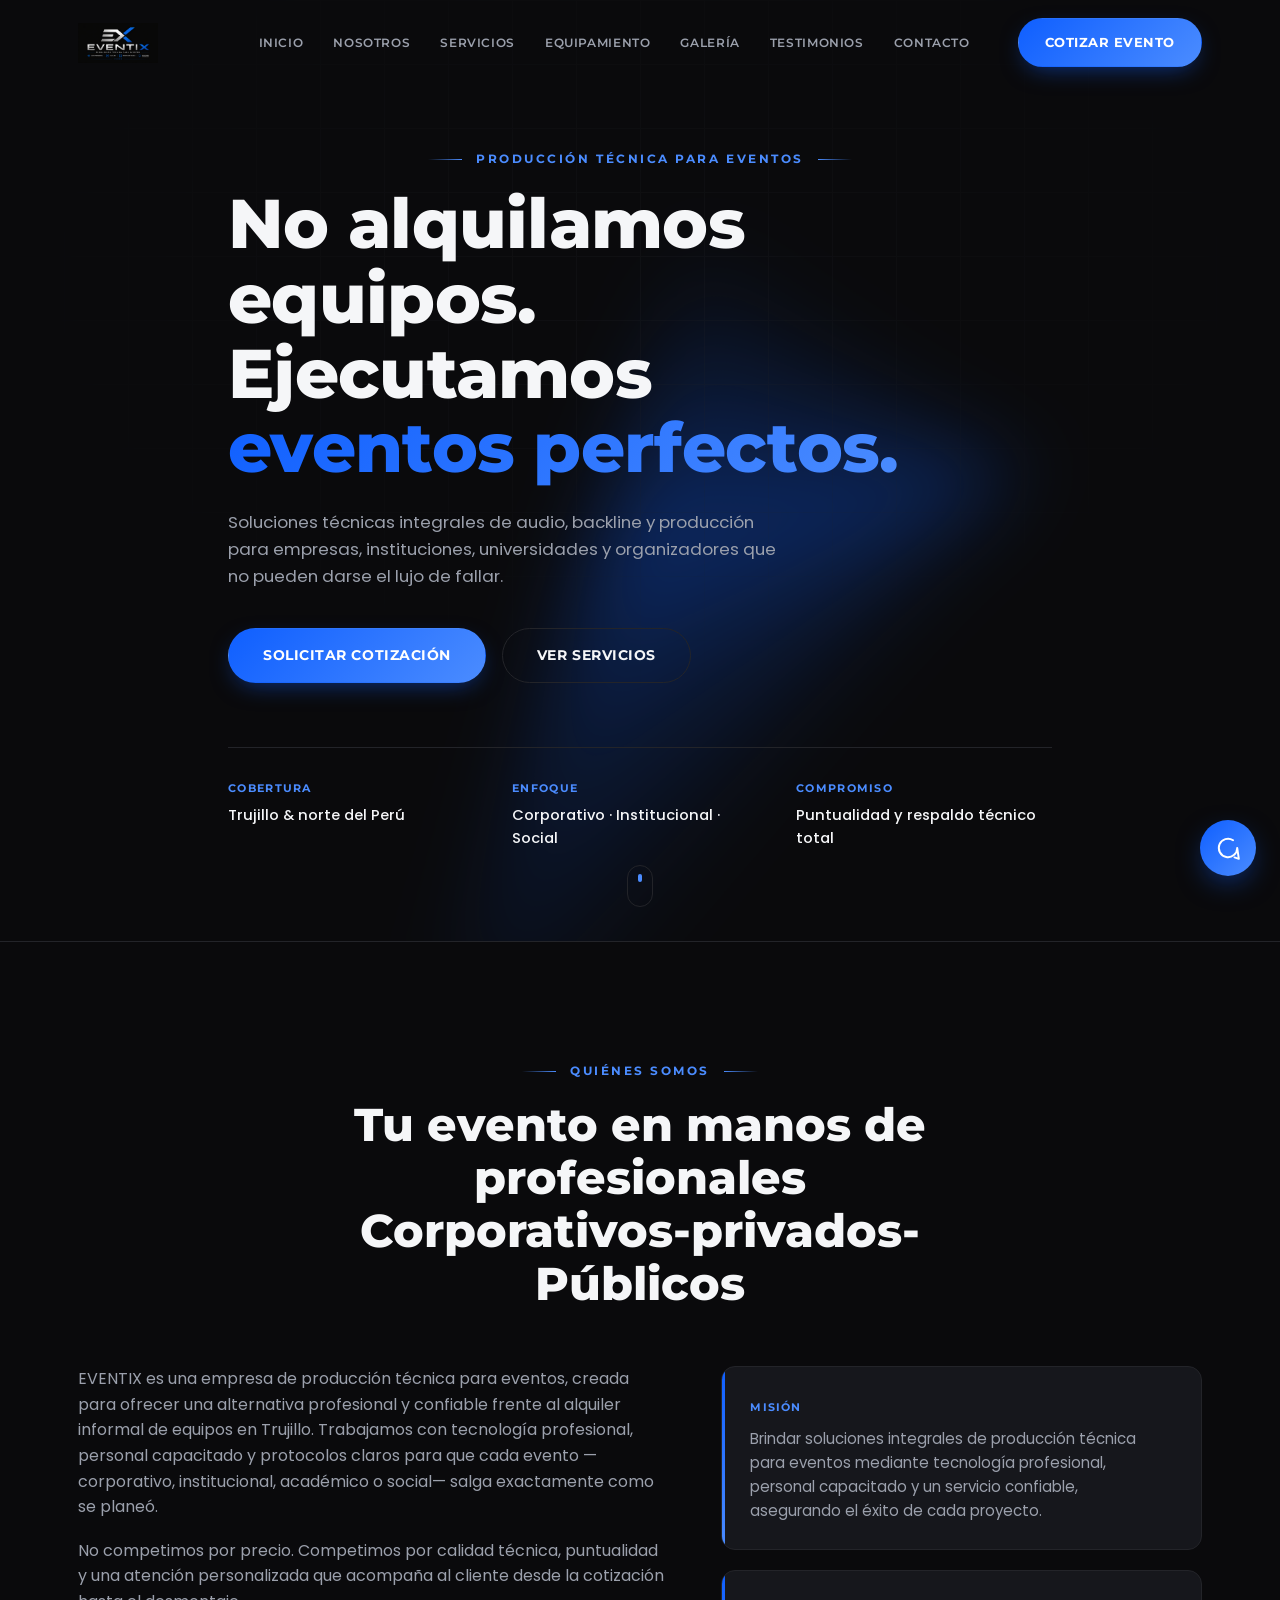
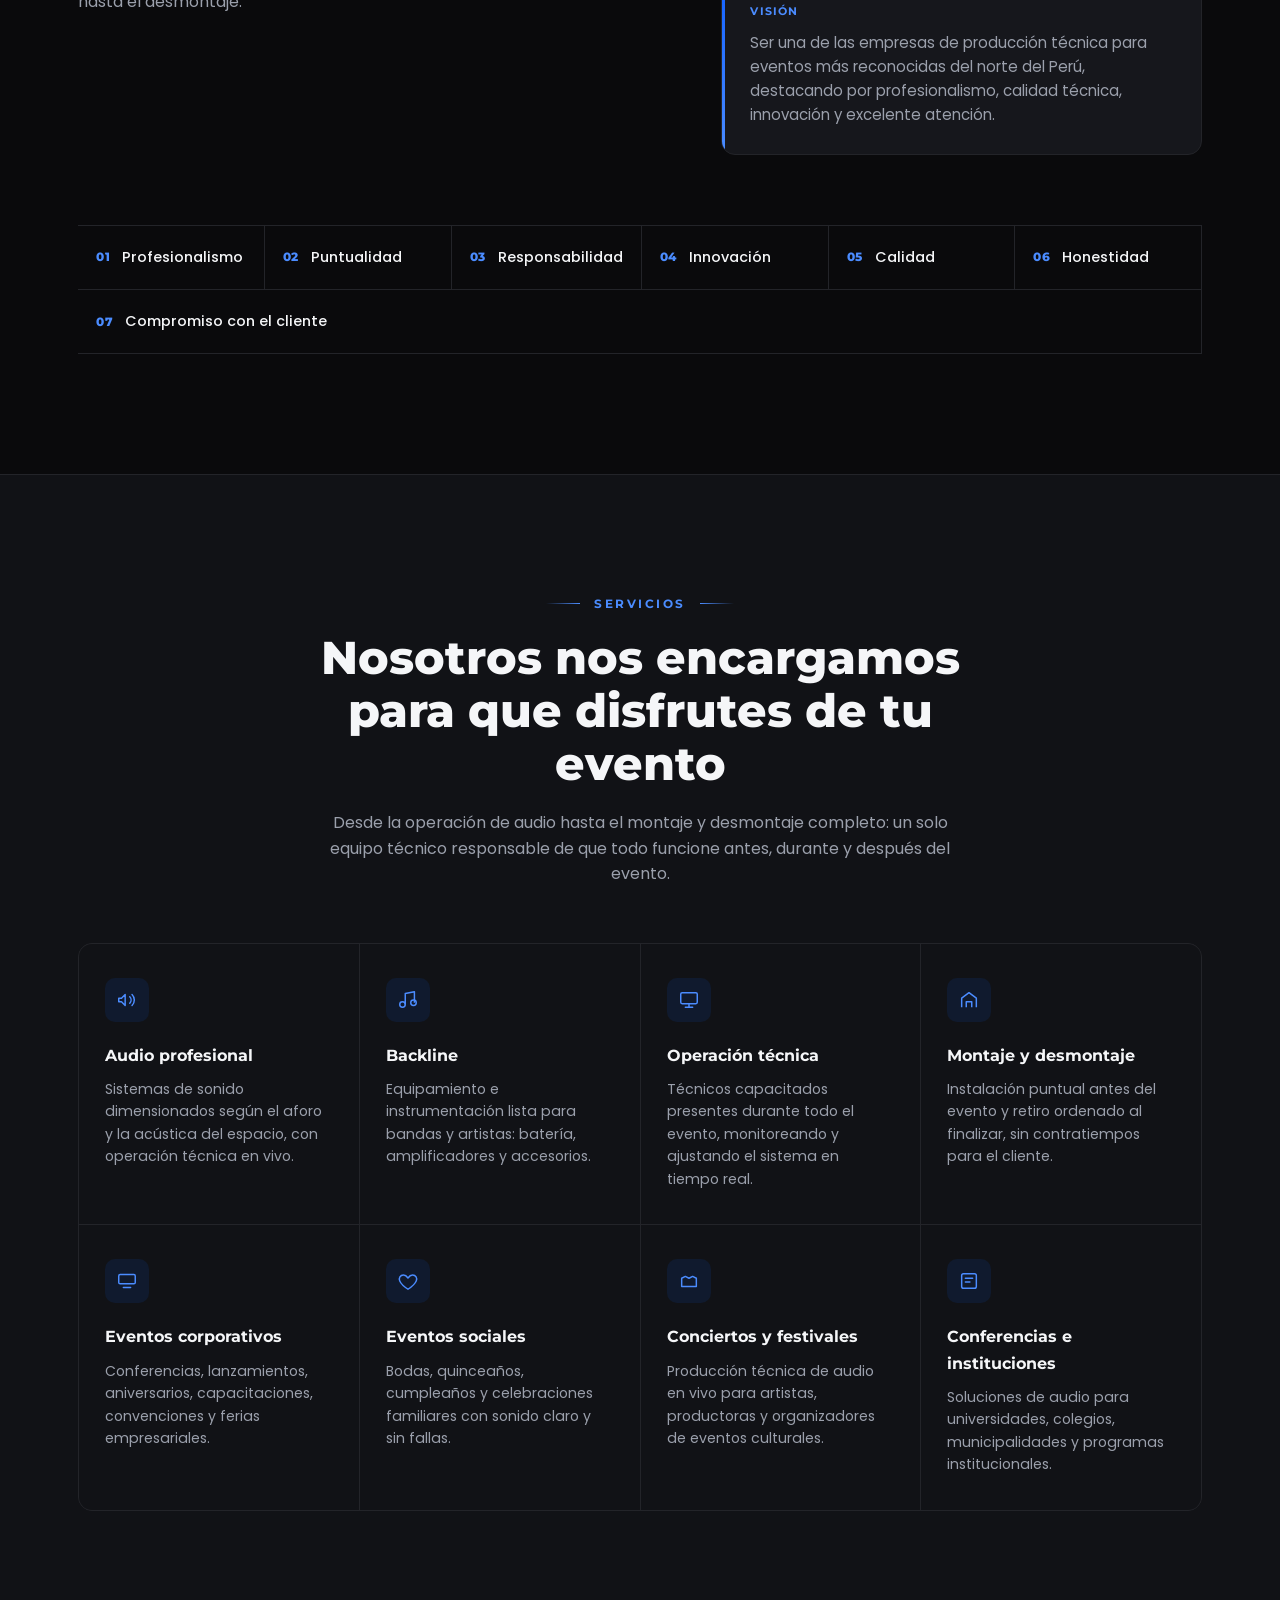
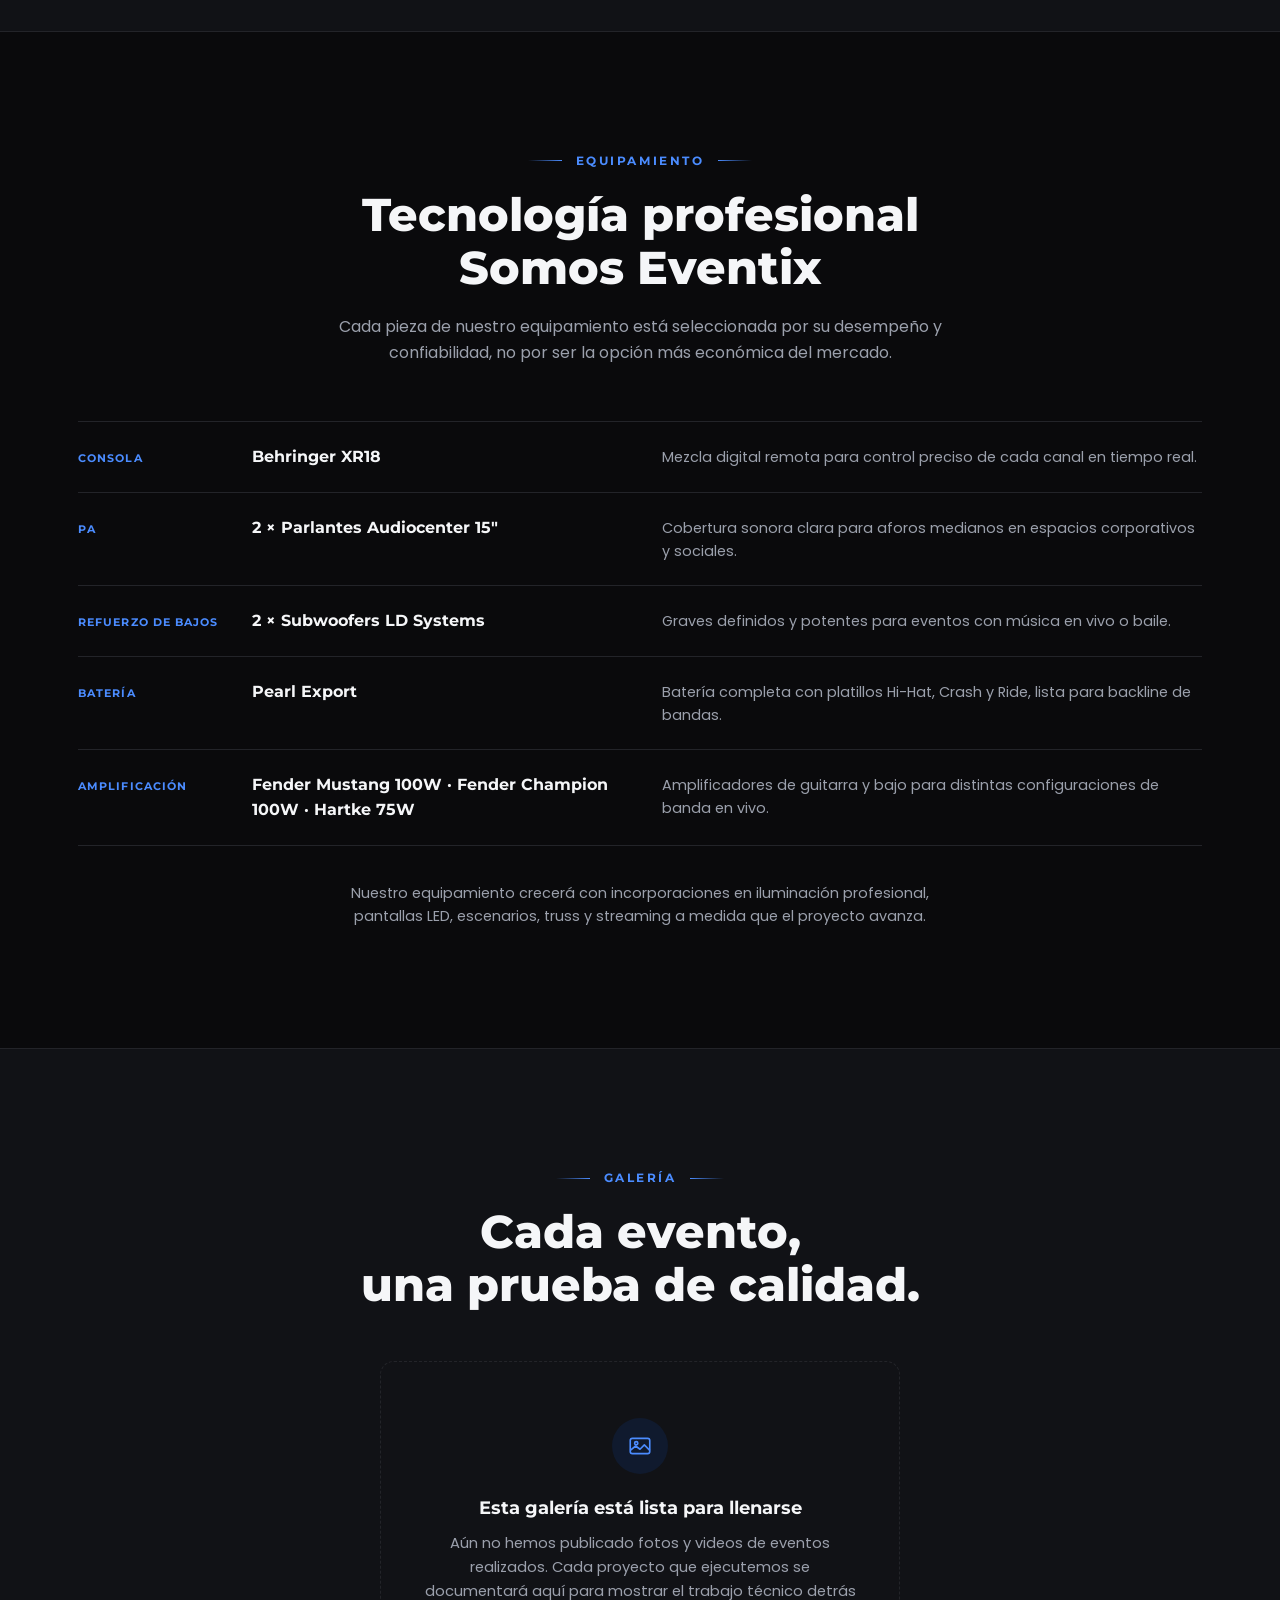
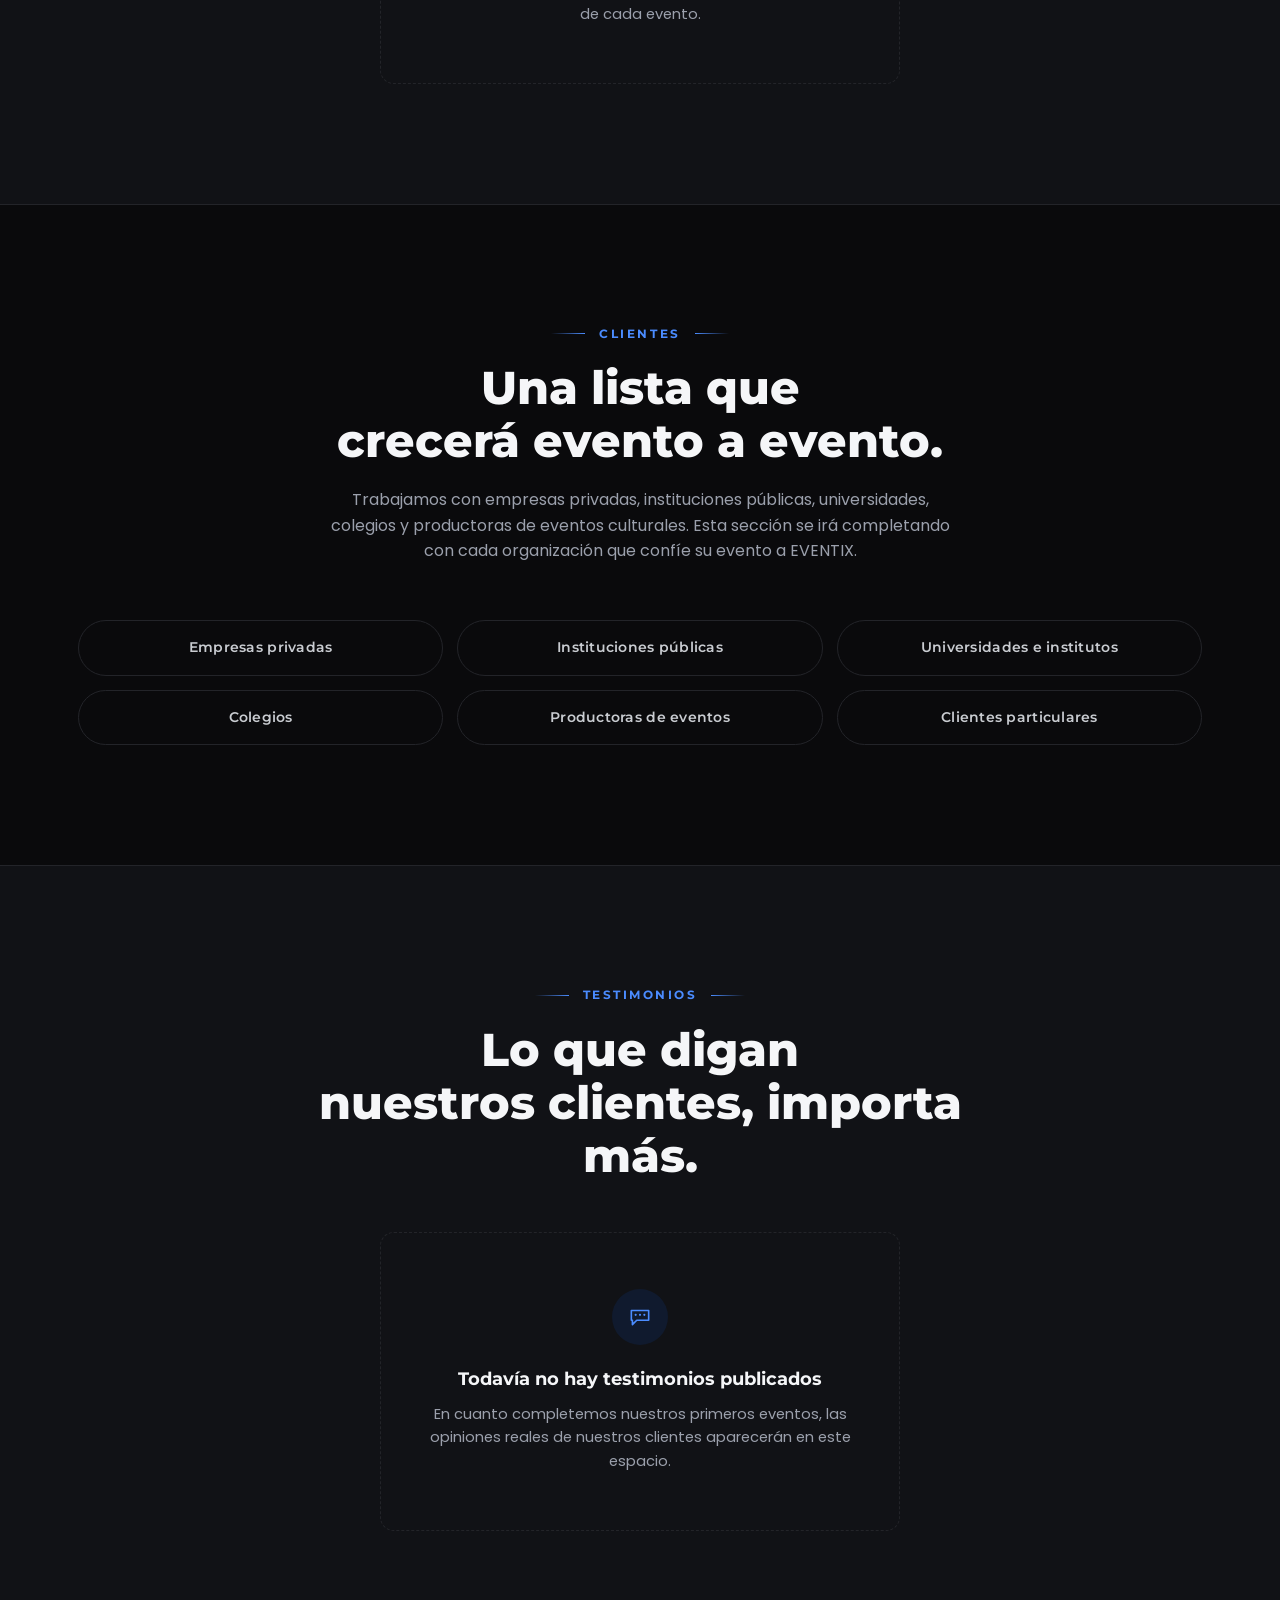
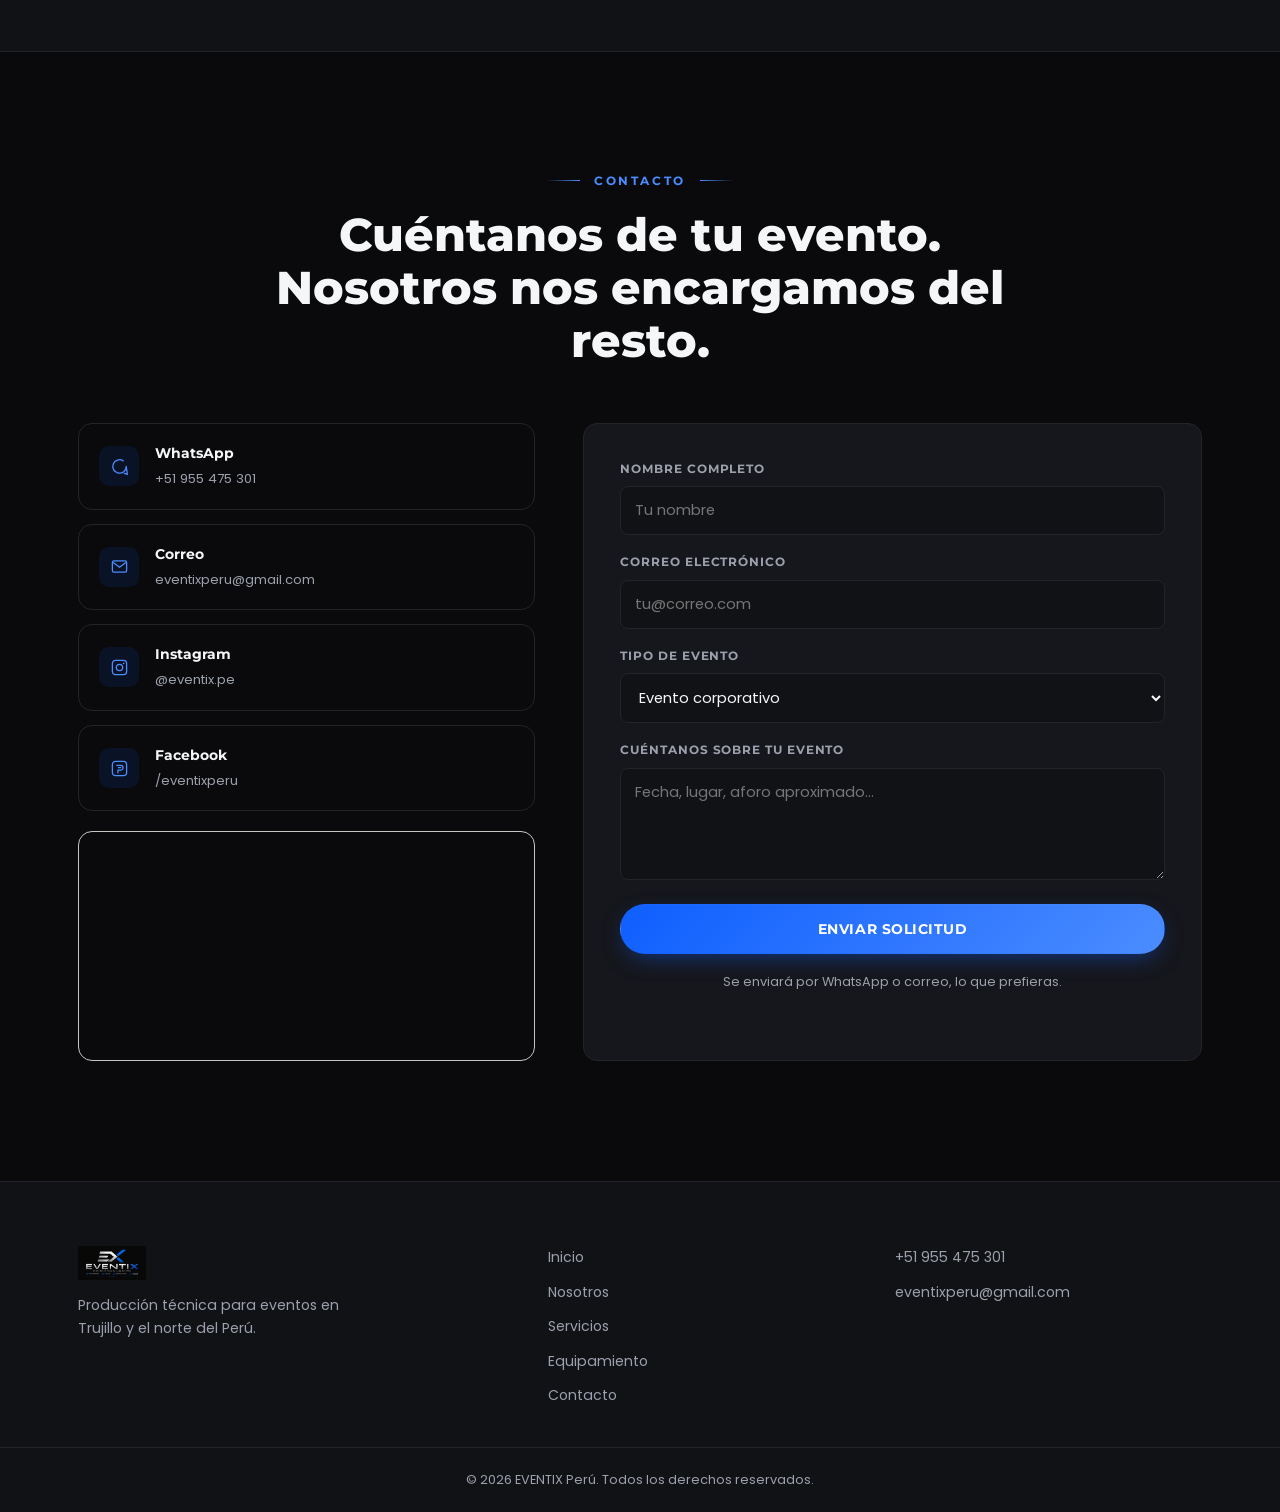
==== commit 9d9f142c: "Actualizacion de diseño pagina" ====
--- a/eventix/index.html
+++ b/eventix/index.html
@@ -108,7 +108,7 @@
 <section class="section" id="nosotros">
   <div class="container">
     <p class="eyebrow"><span class="eyebrow__line"></span> QUIÉNES SOMOS <span class="eyebrow__line"></span></p>
-    <h2 class="section__title" data-reveal>Vendemos tranquilidad,<br>no equipos de sonido.</h2>
+    <h2 class="section__title" data-reveal>Tu evento en manos de profesionales<br>Corporativos-privados-Públicos</h2>
 
     <div class="about">
       <div class="about__text" data-reveal>
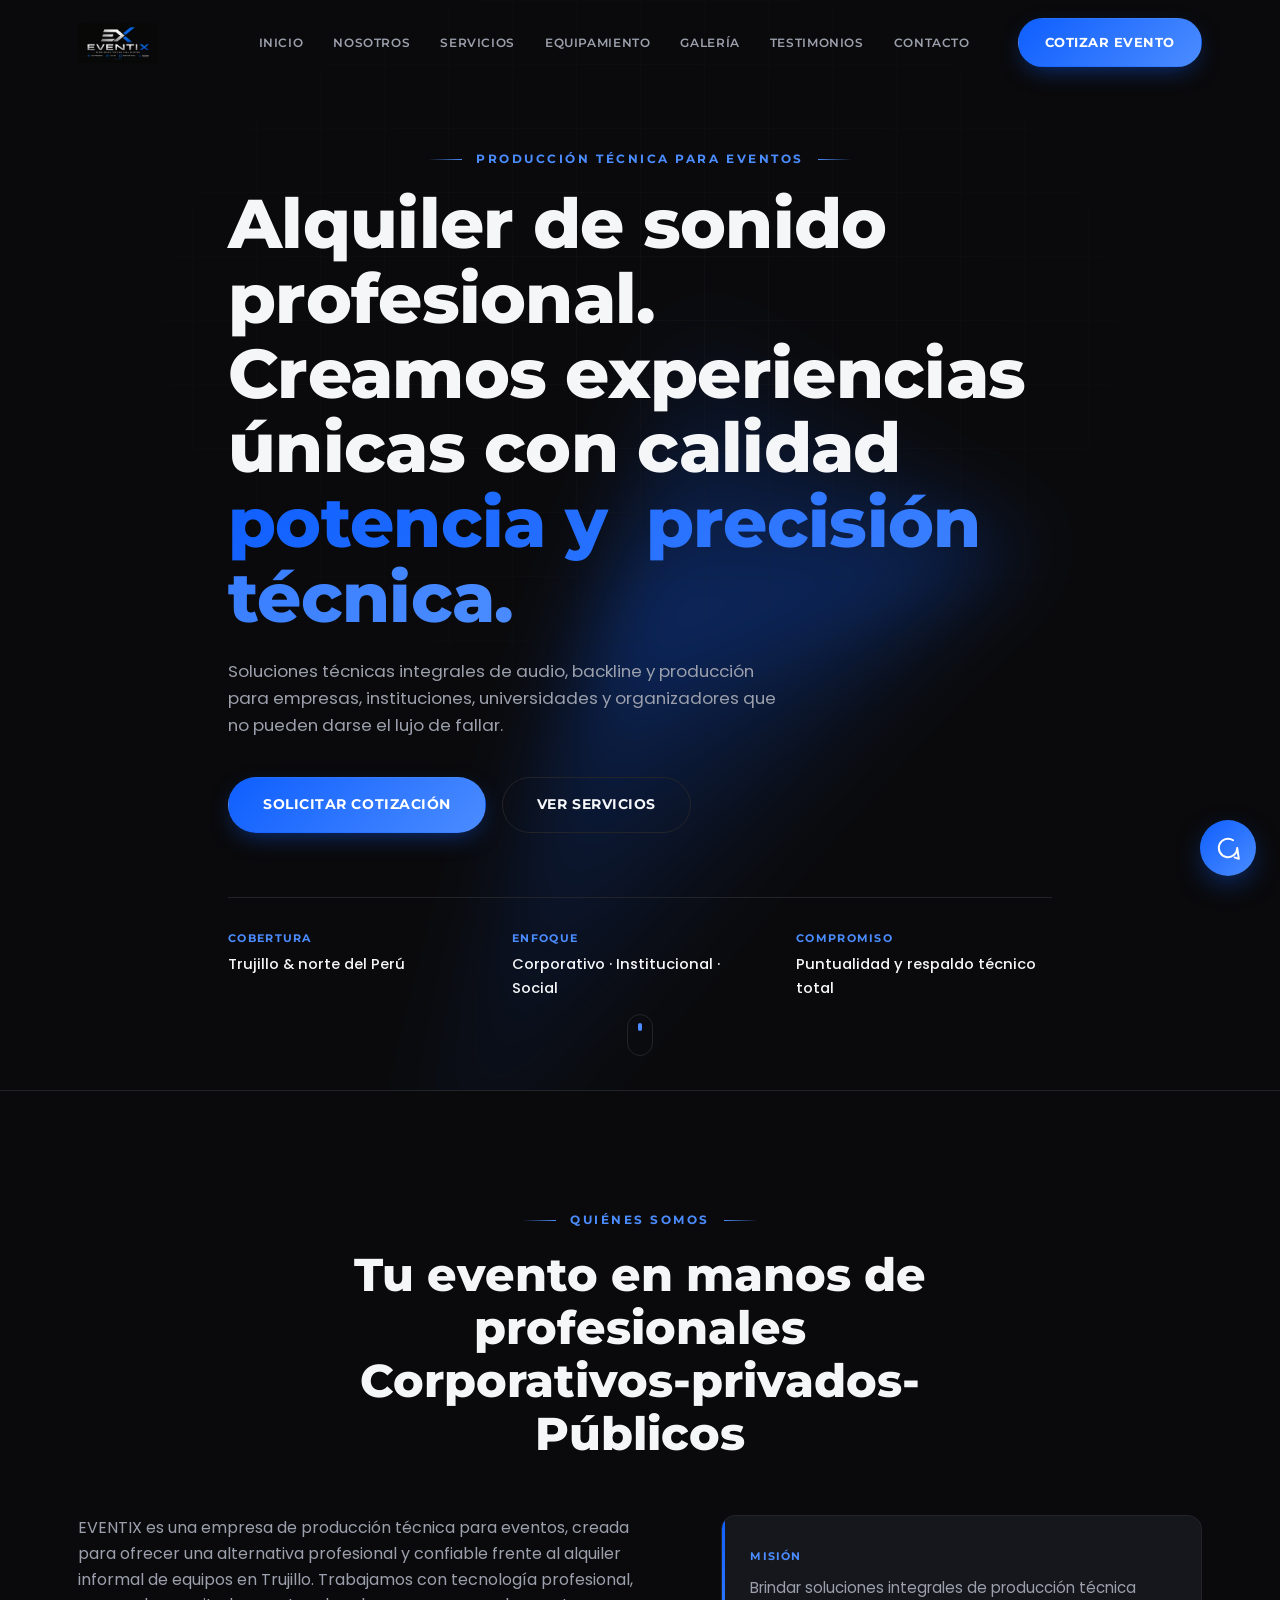
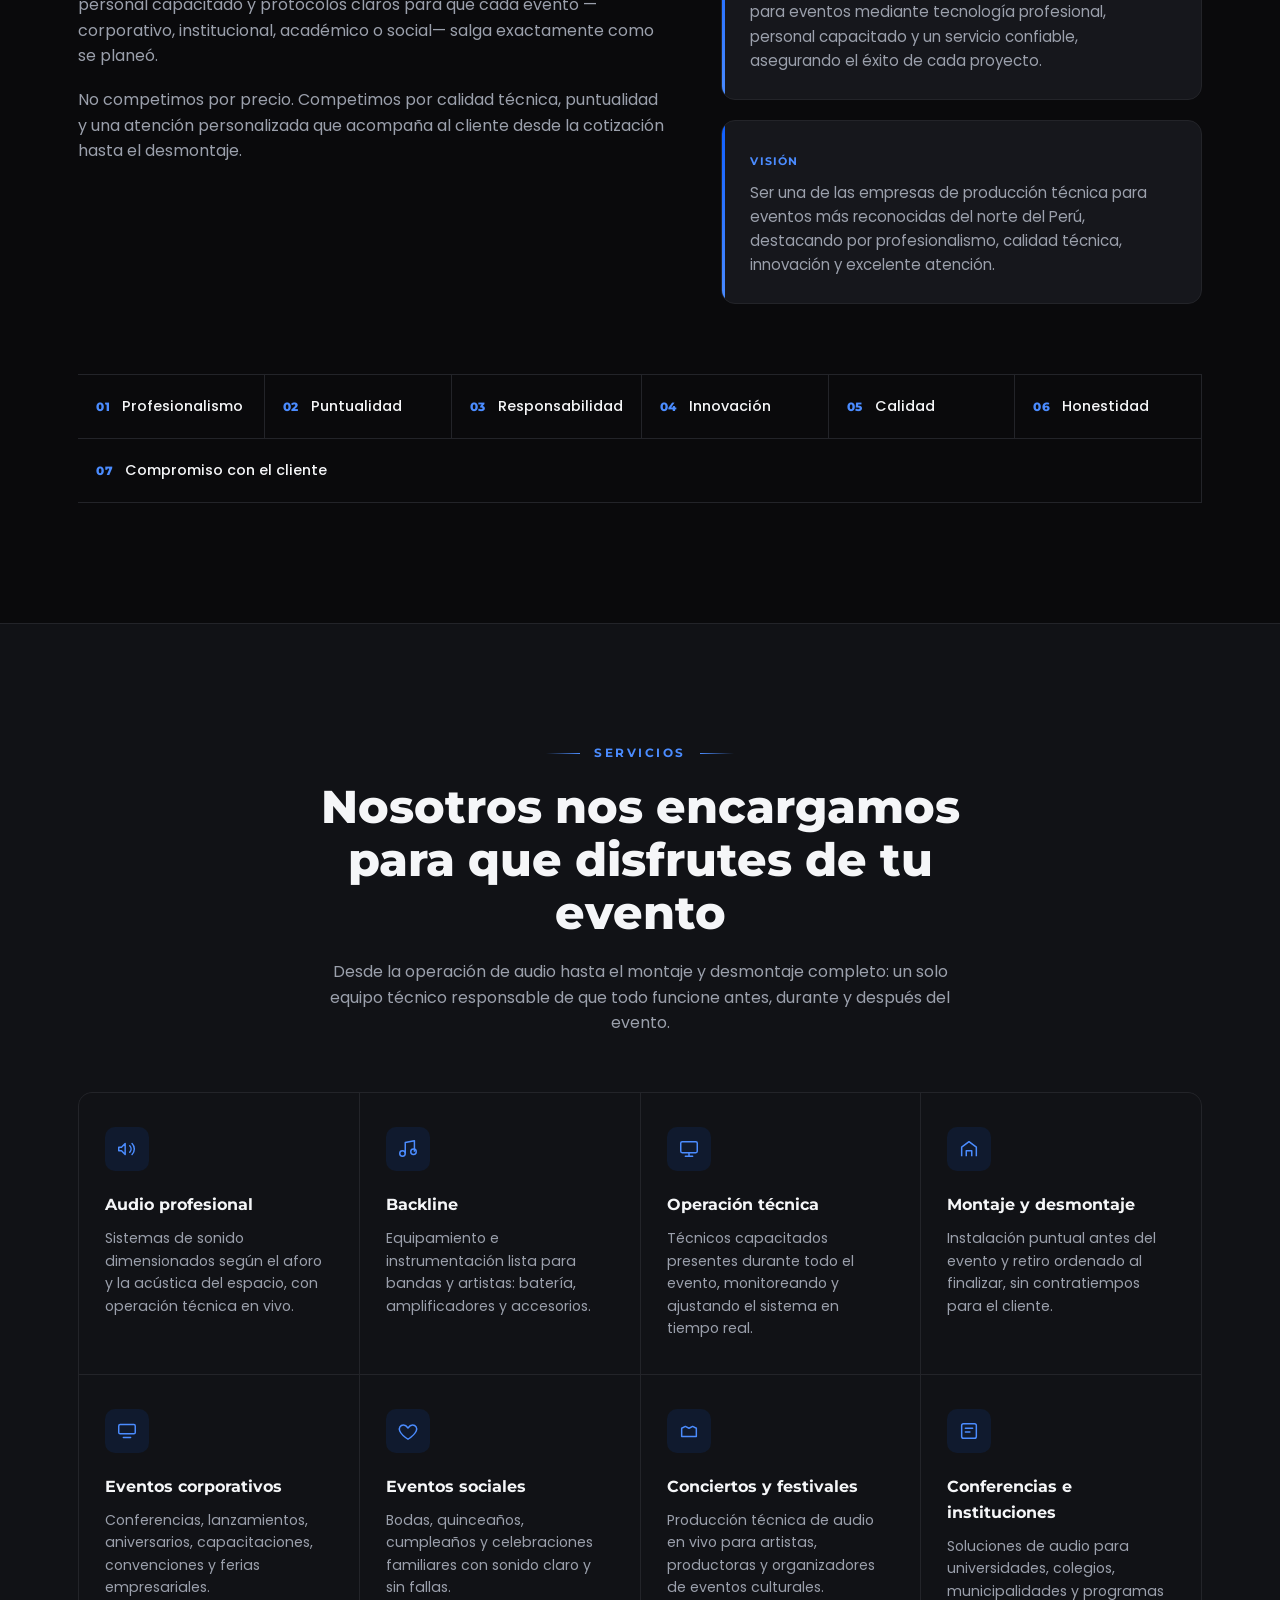
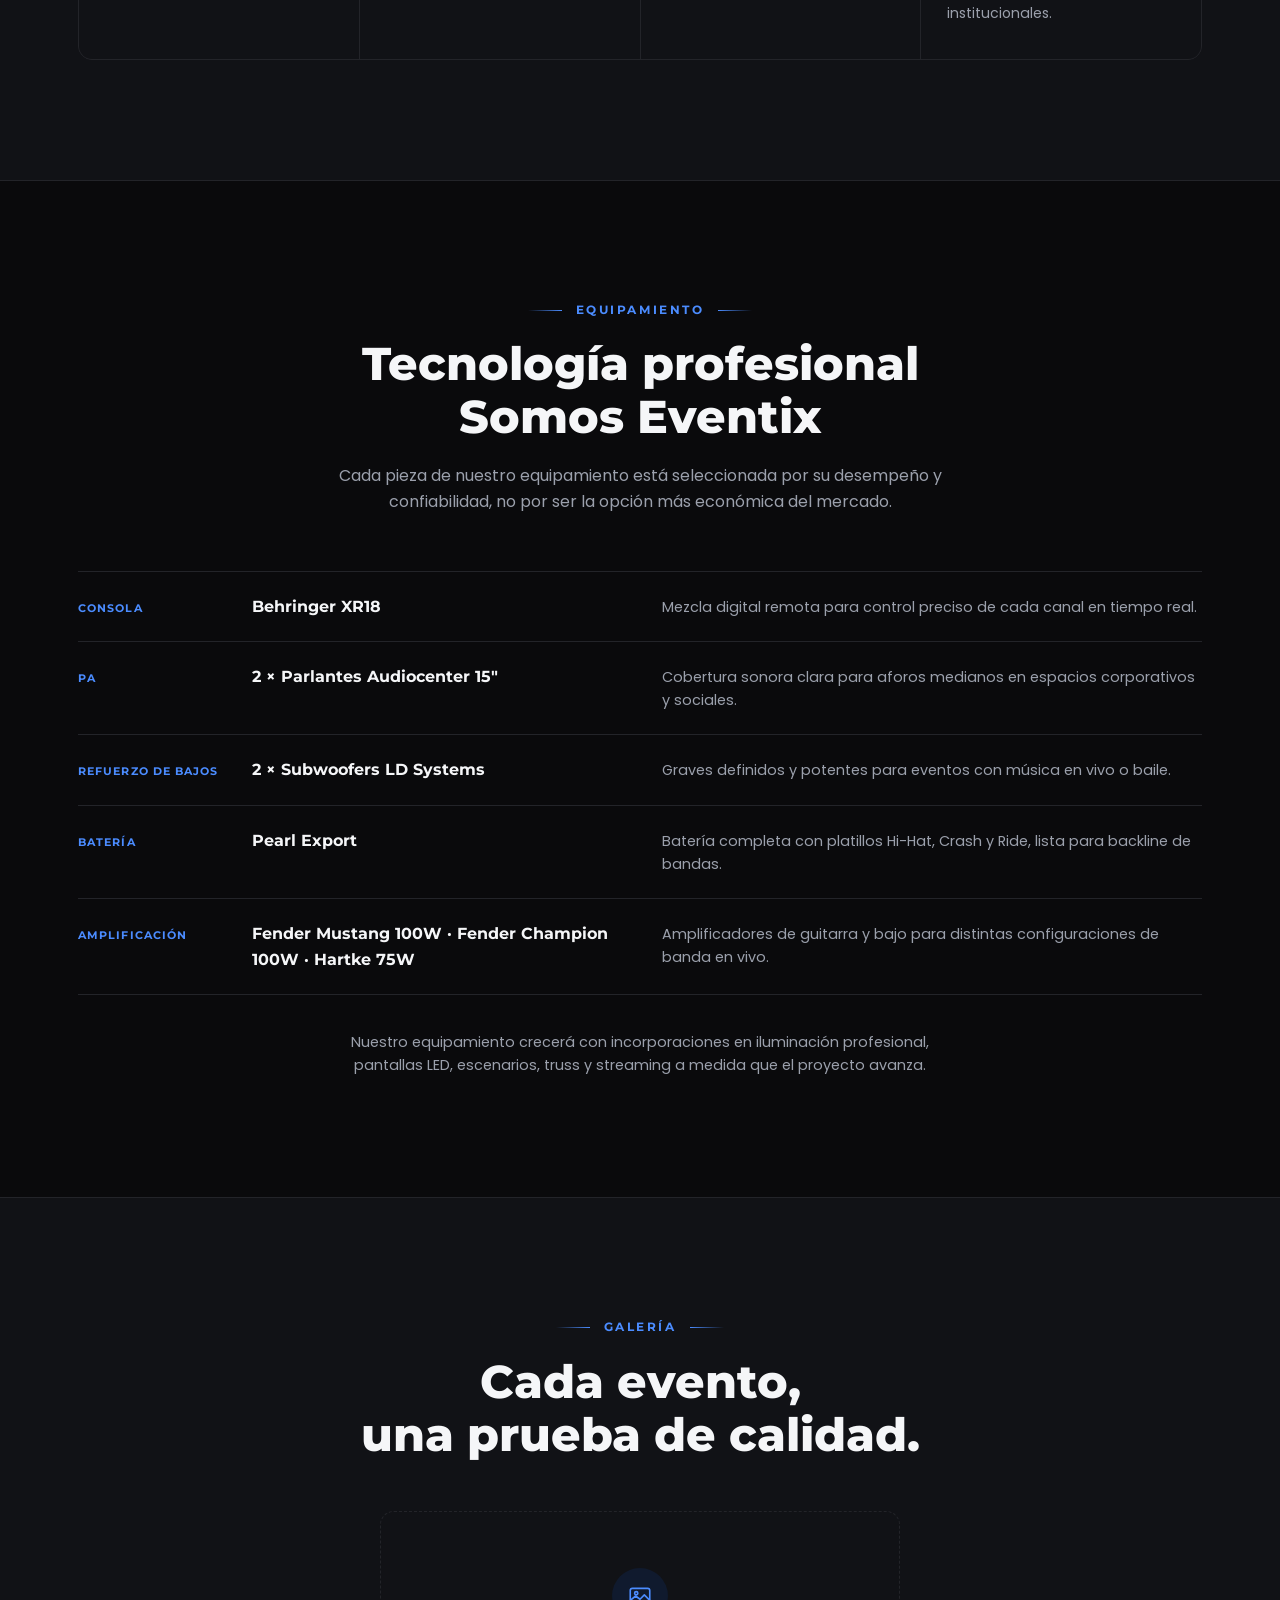
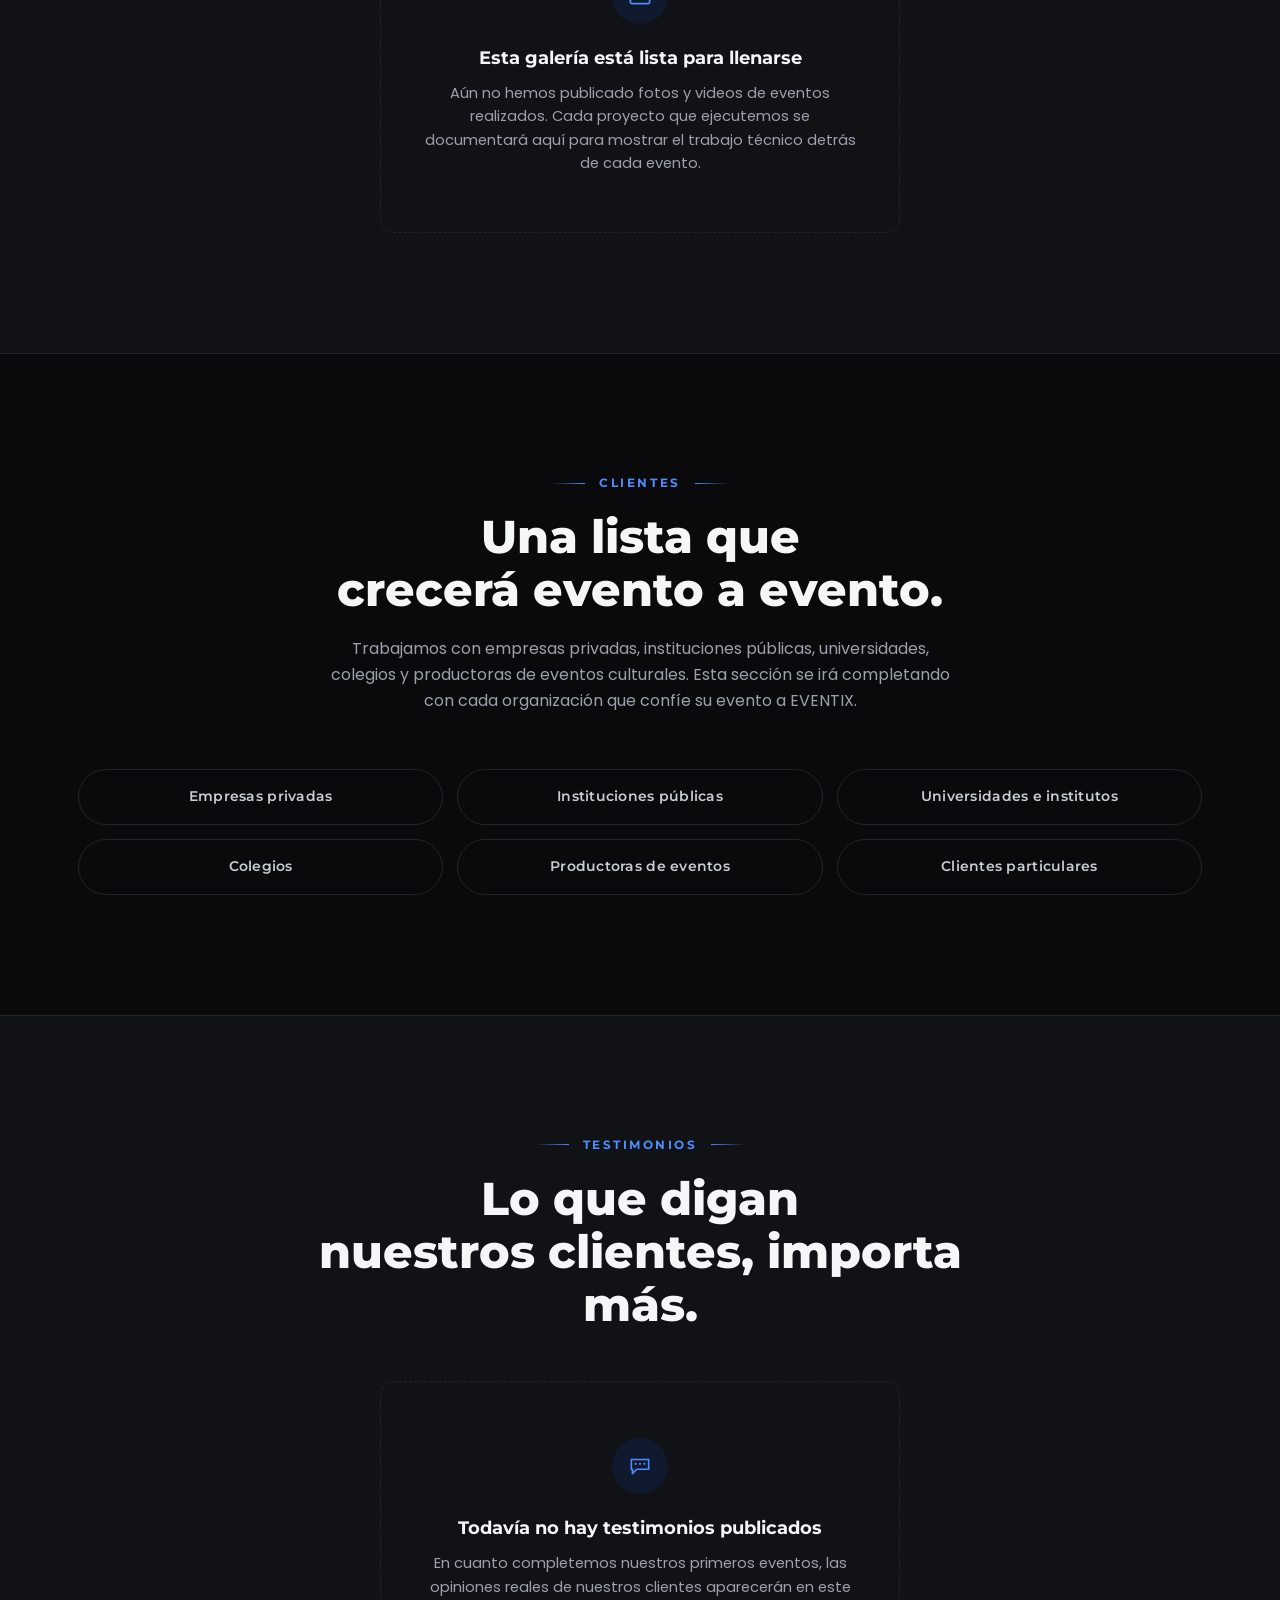
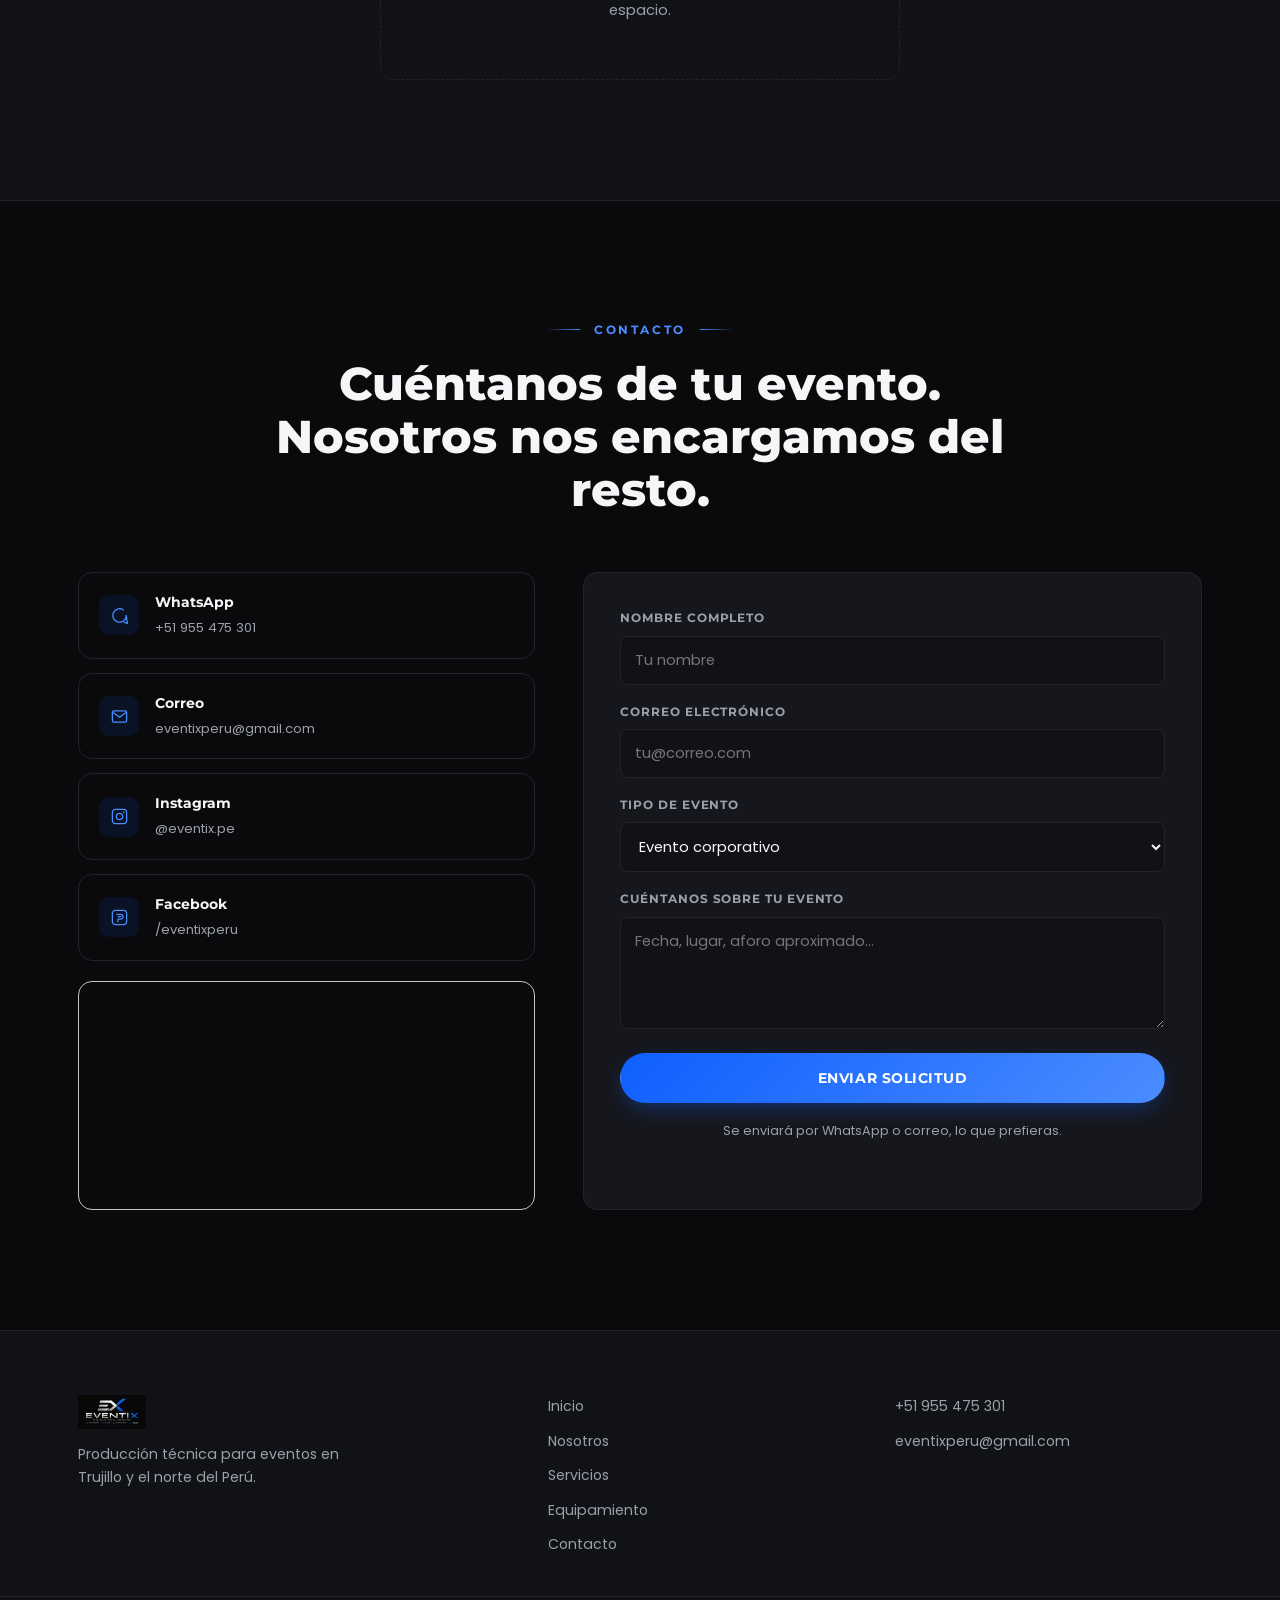
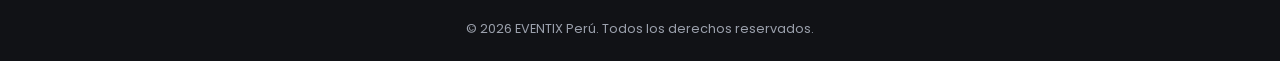
==== commit 7fcb4231: "Actualiza textos de portada Eventix" ====
--- a/eventix/index.html
+++ b/eventix/index.html
@@ -65,8 +65,8 @@
     </p>
 
     <h1 class="hero__title" data-reveal>
-      No alquilamos equipos.<br>
-      Ejecutamos <span class="text-blue">eventos&nbsp;perfectos.</span>
+      Alquiler de sonido profesional.<br>
+      Creamos experiencias únicas con calidad <span class="text-blue">potencia y &nbsp;precisión técnica.</span>
     </h1>
 
     <p class="hero__subtitle" data-reveal>
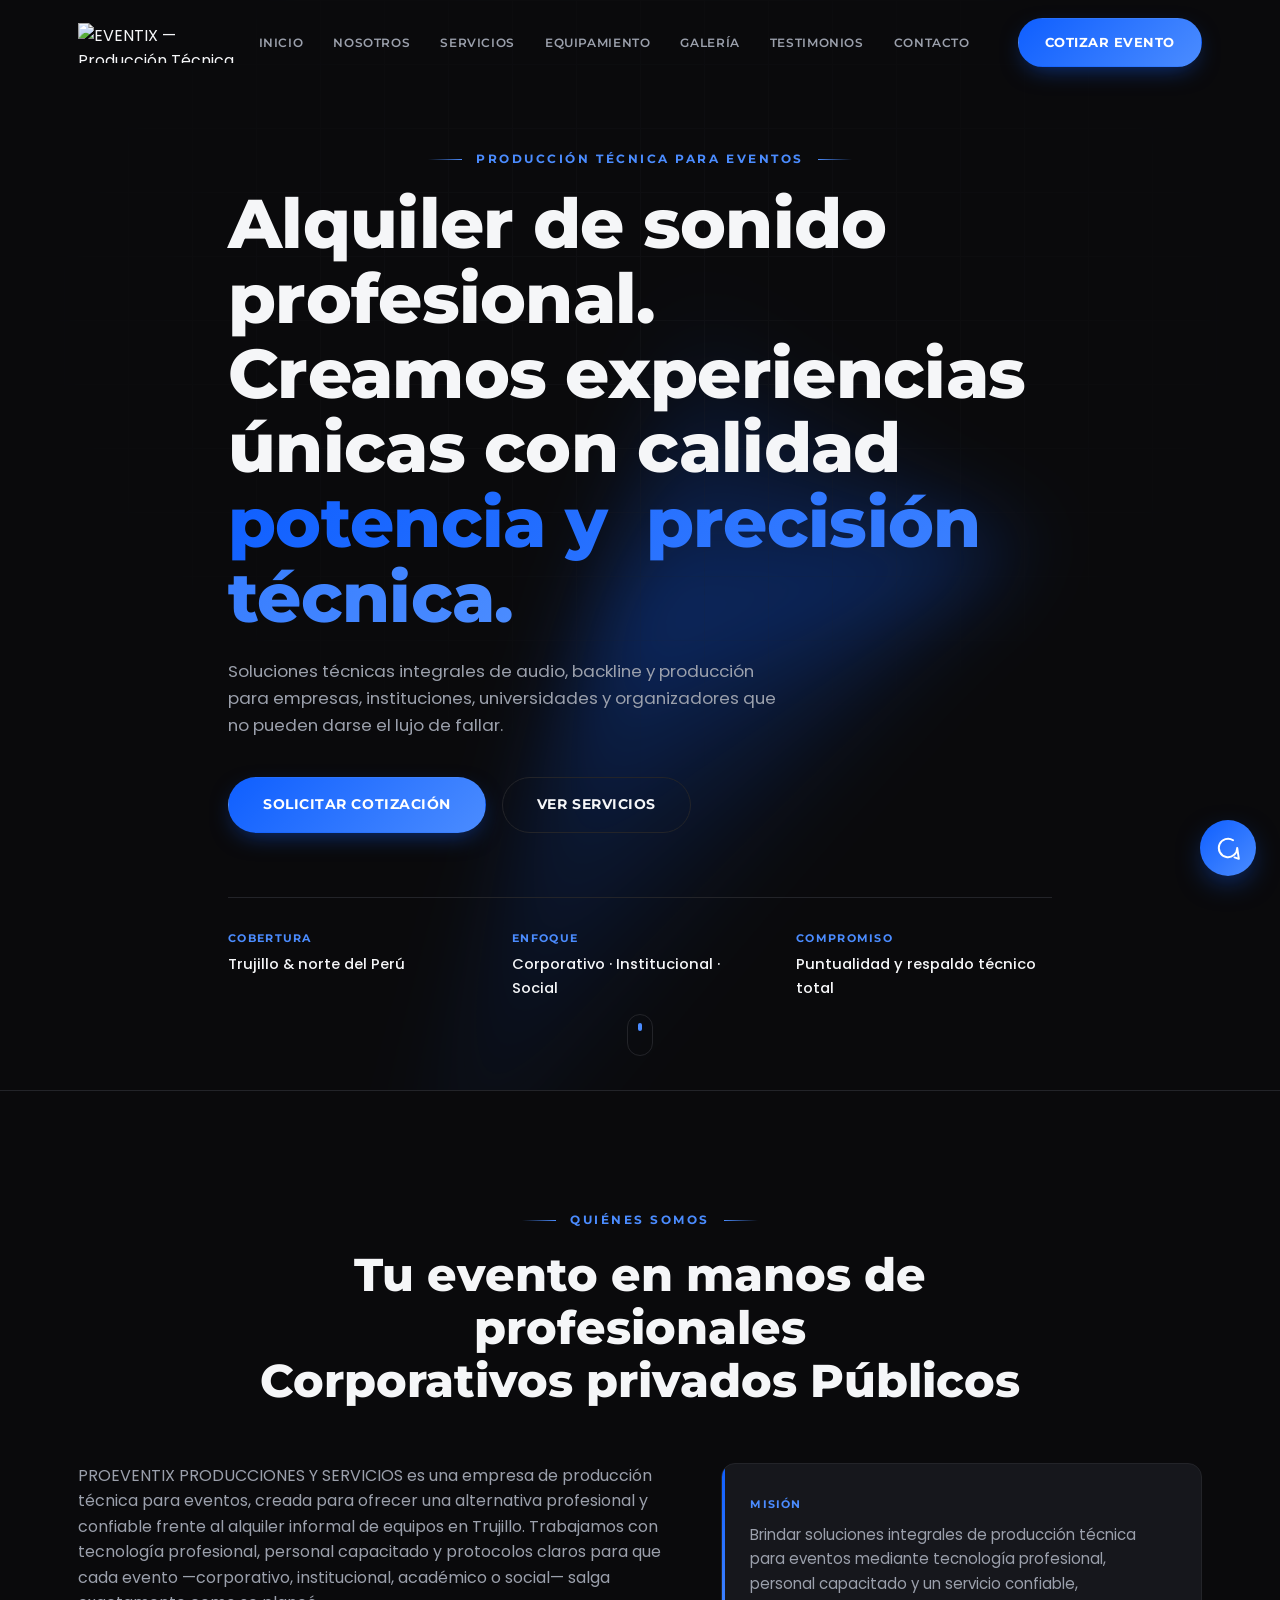
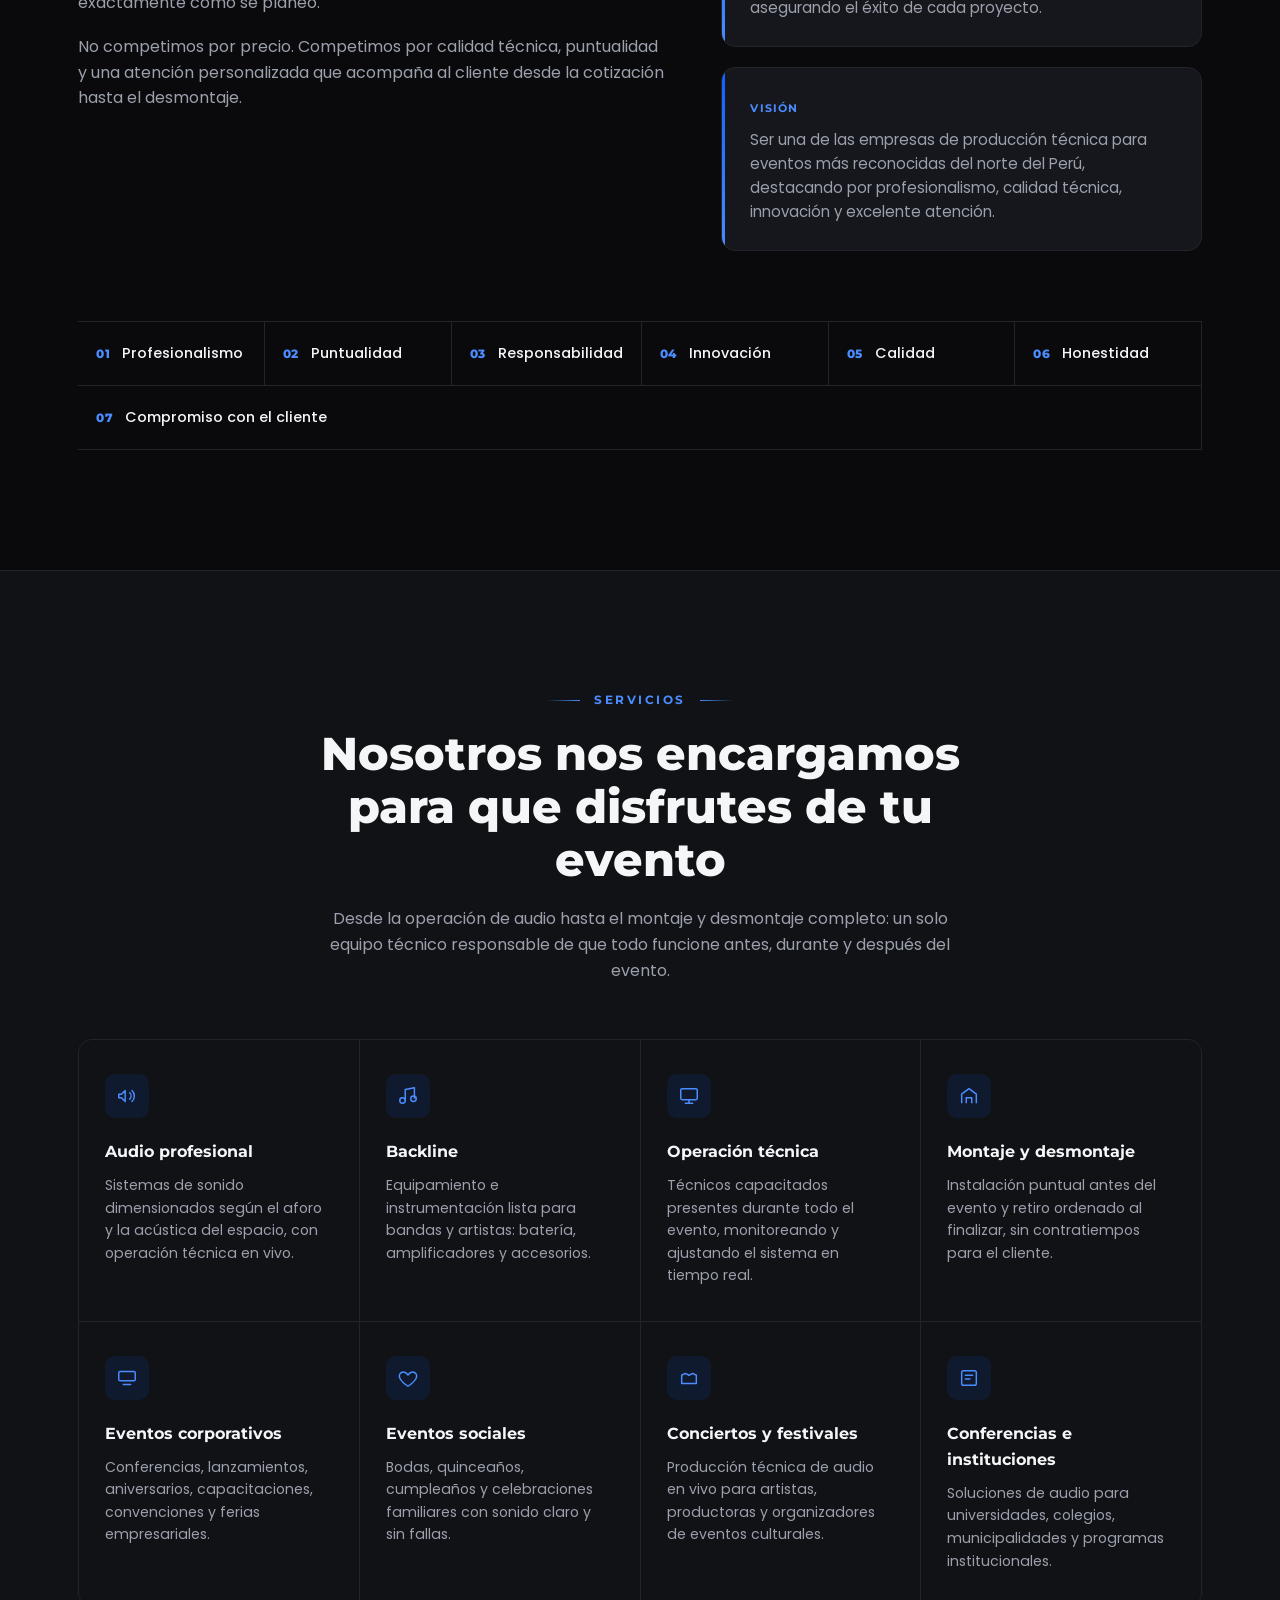
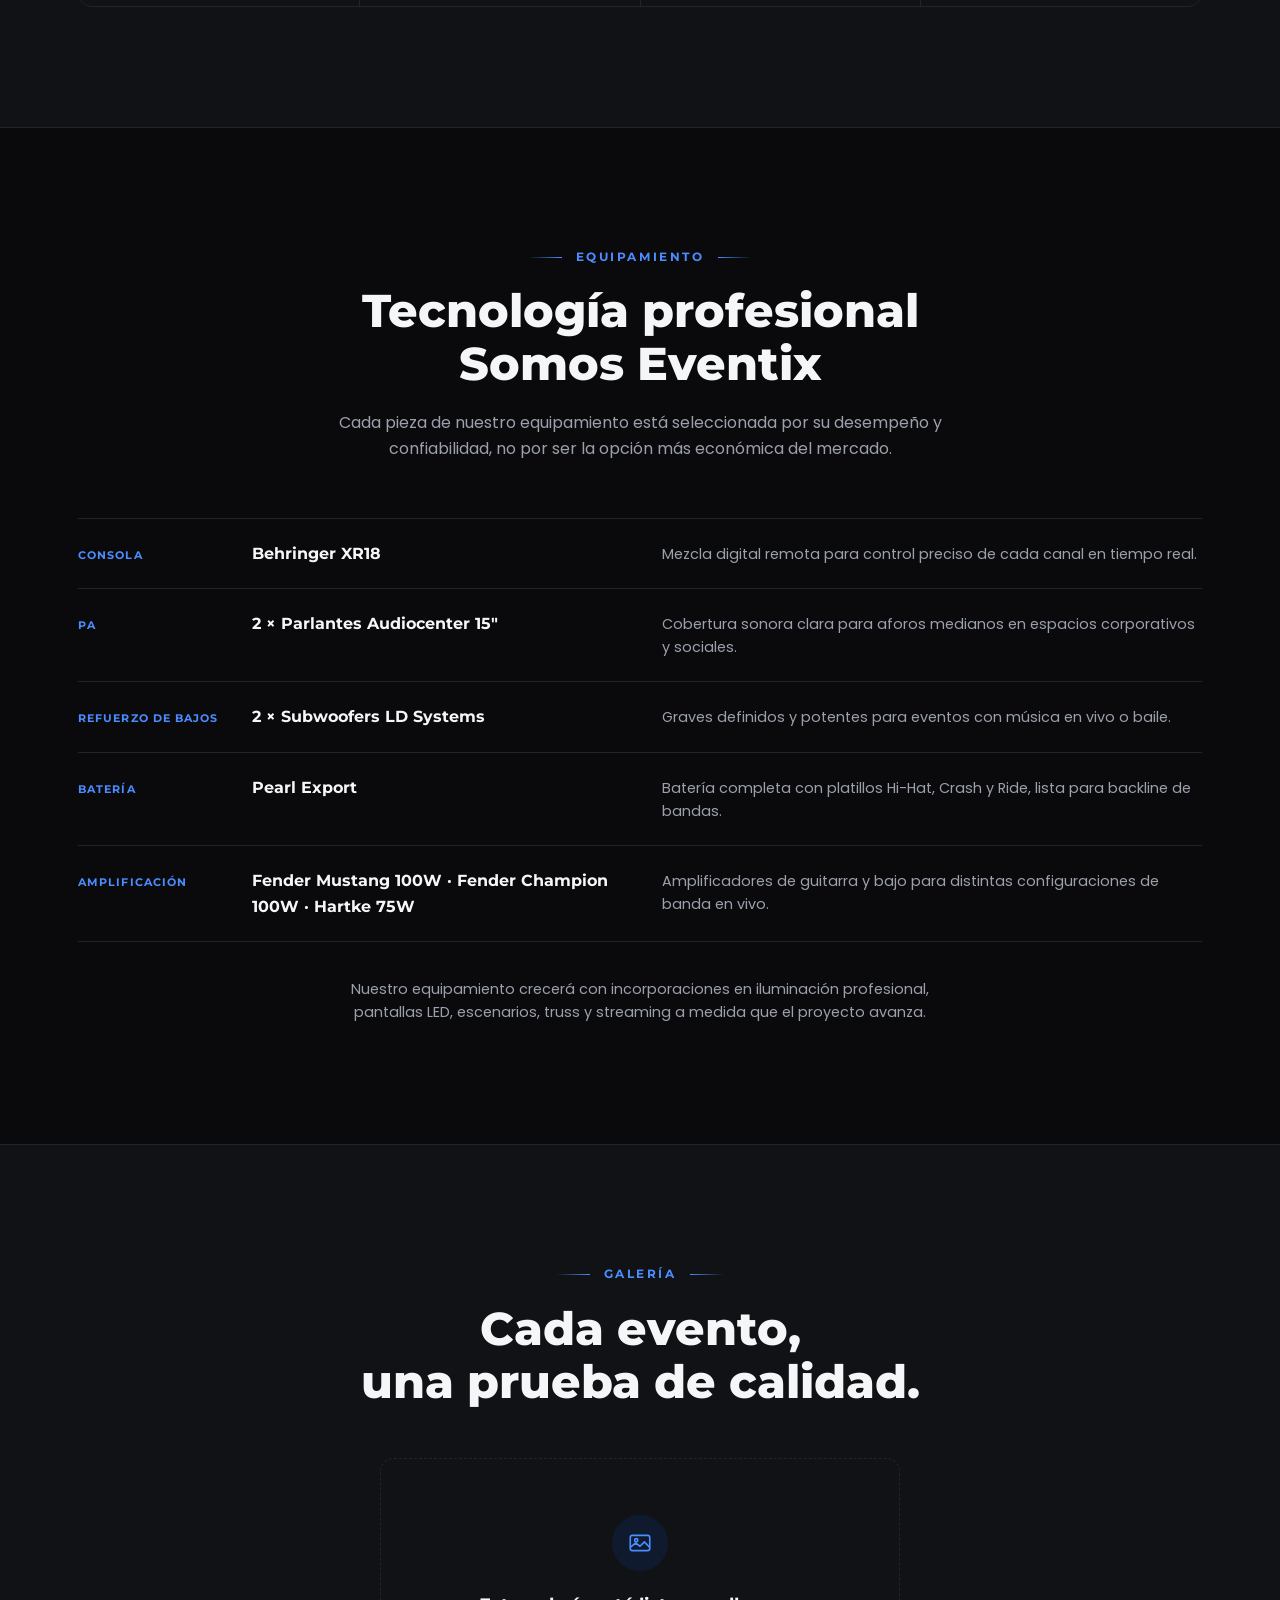
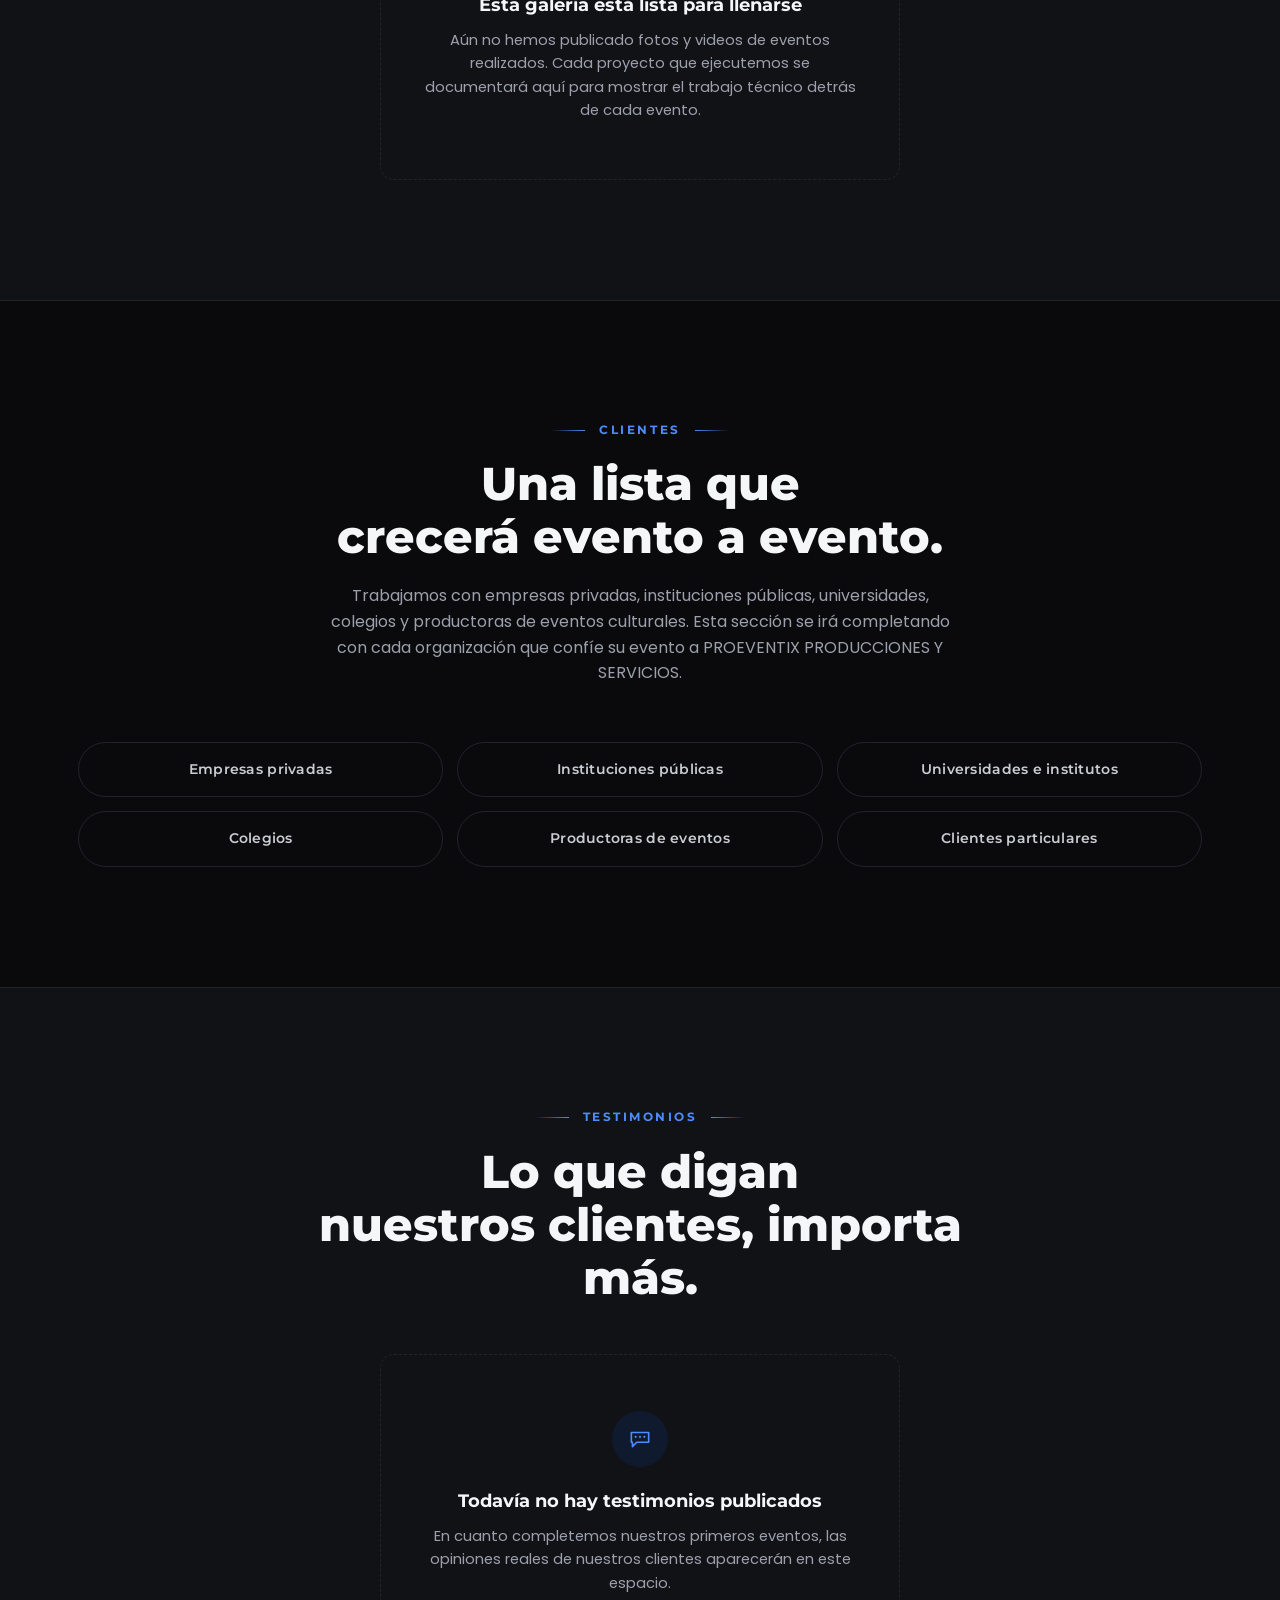
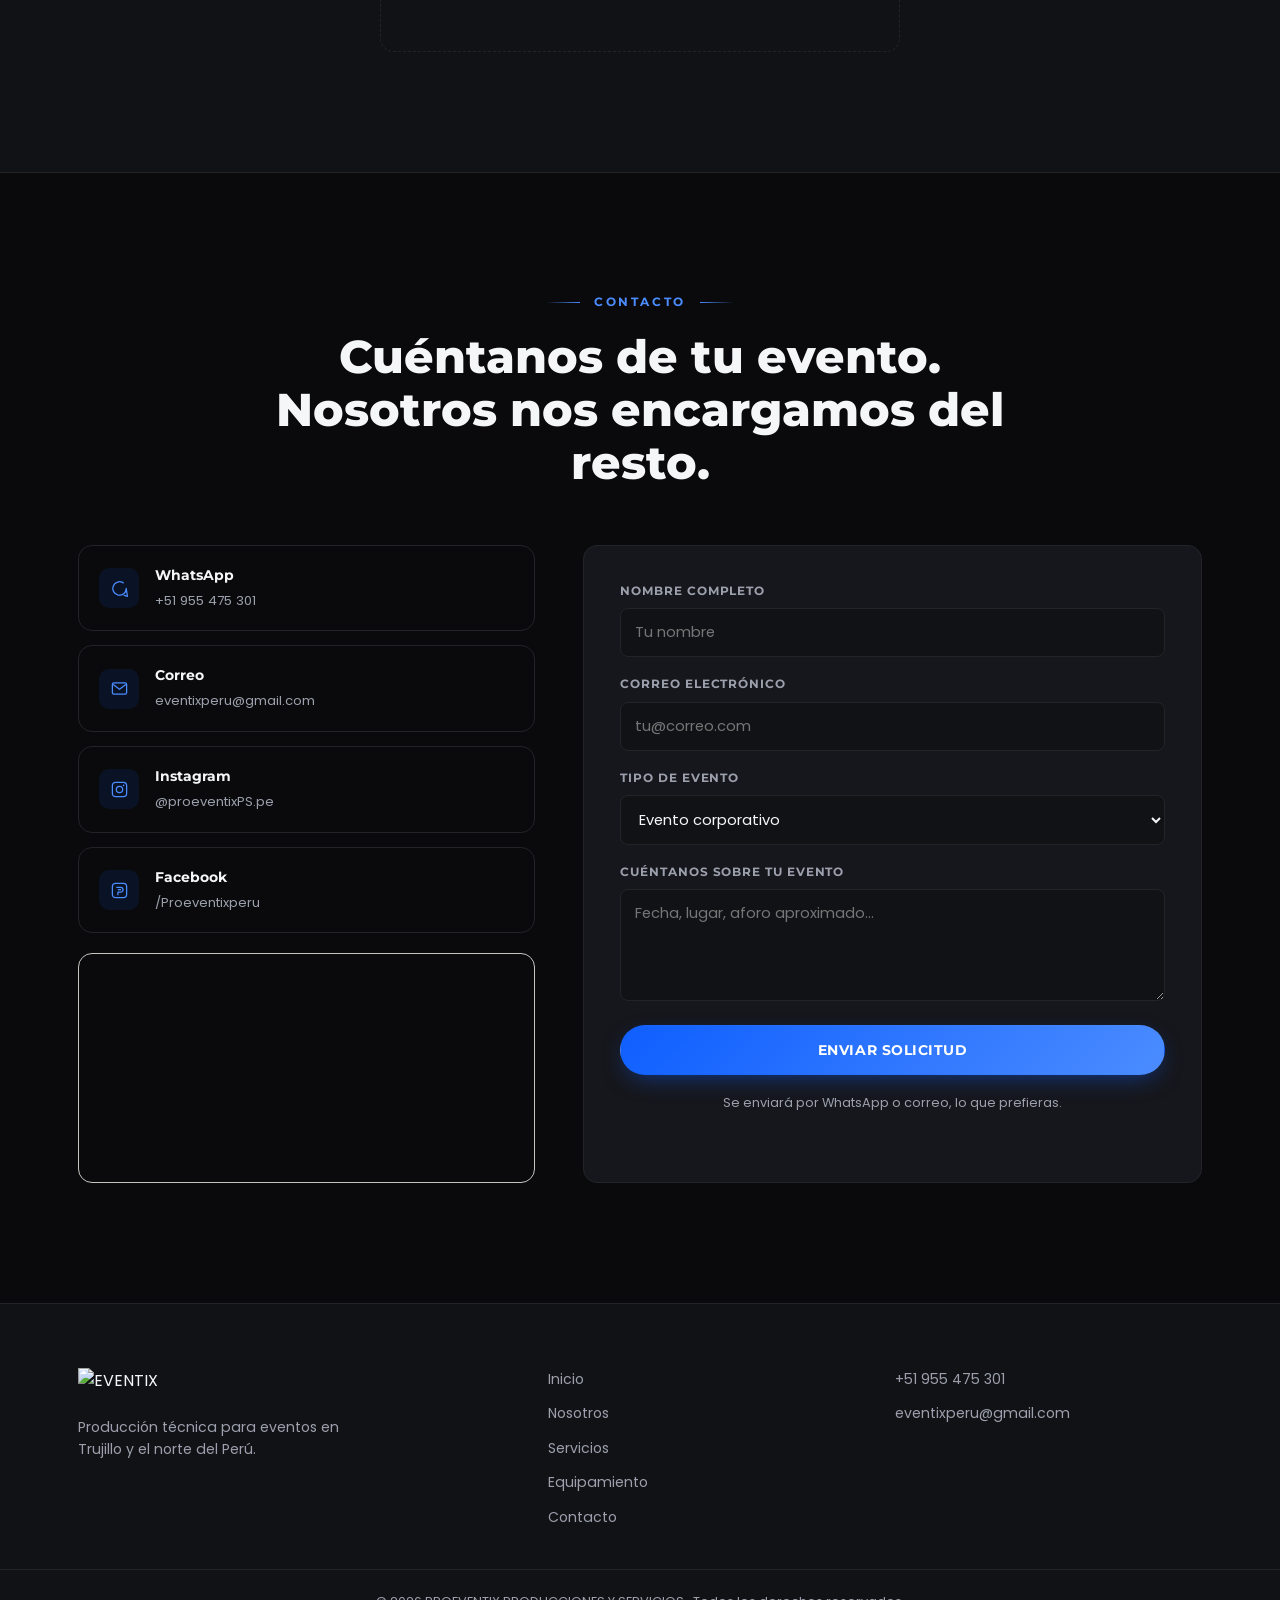
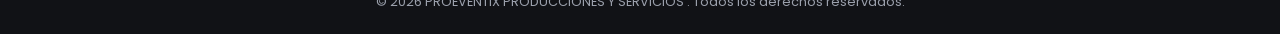
==== commit 49d180a1: "Actualiza textos de portada Eventix" ====
--- a/eventix/index.html
+++ b/eventix/index.html
@@ -3,7 +3,7 @@
 <head>
 <meta charset="UTF-8">
 <meta name="viewport" content="width=device-width, initial-scale=1.0">
-<title>EVENTIX | Producción Técnica para Eventos — Trujillo, Perú</title>
+<title>PROEVENTIX PRODUCCIONES Y SERVICIOS | Producción Técnica para Eventos — Trujillo, Perú</title>
 <meta name="description" content="EVENTIX brinda soluciones técnicas integrales para eventos corporativos, institucionales, académicos y sociales en Trujillo, Perú. Audio profesional, backline y producción técnica.">
 <link rel="icon" href="assets/logo.png" type="image/png">
 <link rel="preconnect" href="https://fonts.googleapis.com">
@@ -108,12 +108,12 @@
 <section class="section" id="nosotros">
   <div class="container">
     <p class="eyebrow"><span class="eyebrow__line"></span> QUIÉNES SOMOS <span class="eyebrow__line"></span></p>
-    <h2 class="section__title" data-reveal>Tu evento en manos de profesionales<br>Corporativos-privados-Públicos</h2>
+    <h2 class="section__title" data-reveal>Tu evento en manos de profesionales<br>Corporativos privados Públicos</h2>
 
     <div class="about">
       <div class="about__text" data-reveal>
         <p>
-          EVENTIX es una empresa de producción técnica para eventos, creada para ofrecer
+          PROEVENTIX PRODUCCIONES Y SERVICIOS  es una empresa de producción técnica para eventos, creada para ofrecer
           una alternativa profesional y confiable frente al alquiler informal de equipos en Trujillo.
           Trabajamos con tecnología profesional, personal capacitado y protocolos claros para que
           cada evento —corporativo, institucional, académico o social— salga exactamente como se planeó.
@@ -298,7 +298,7 @@
     <p class="section__lead" data-reveal>
       Trabajamos con empresas privadas, instituciones públicas, universidades, colegios y
       productoras de eventos culturales. Esta sección se irá completando con cada organización
-      que confíe su evento a EVENTIX.
+      que confíe su evento a PROEVENTIX PRODUCCIONES Y SERVICIOS.
     </p>
 
     <div class="client-types" data-reveal>
@@ -363,7 +363,7 @@
           </span>
           <span>
             <strong>Instagram</strong>
-            <small>@eventix.pe</small>
+            <small>@proeventixPS.pe</small>
           </span>
         </a>
 
@@ -373,7 +373,7 @@
           </span>
           <span>
             <strong>Facebook</strong>
-            <small>/eventixperu</small>
+            <small>/Proeventixperu</small>
           </span>
         </a>
 
@@ -438,7 +438,7 @@
     </div>
   </div>
   <div class="footer__bottom">
-    <span>© <span id="year"></span> EVENTIX Perú. Todos los derechos reservados.</span>
+    <span>© <span id="year"></span> PROEVENTIX PRODUCCIONES Y SERVICIOS . Todos los derechos reservados.</span>
   </div>
 </footer>
 
